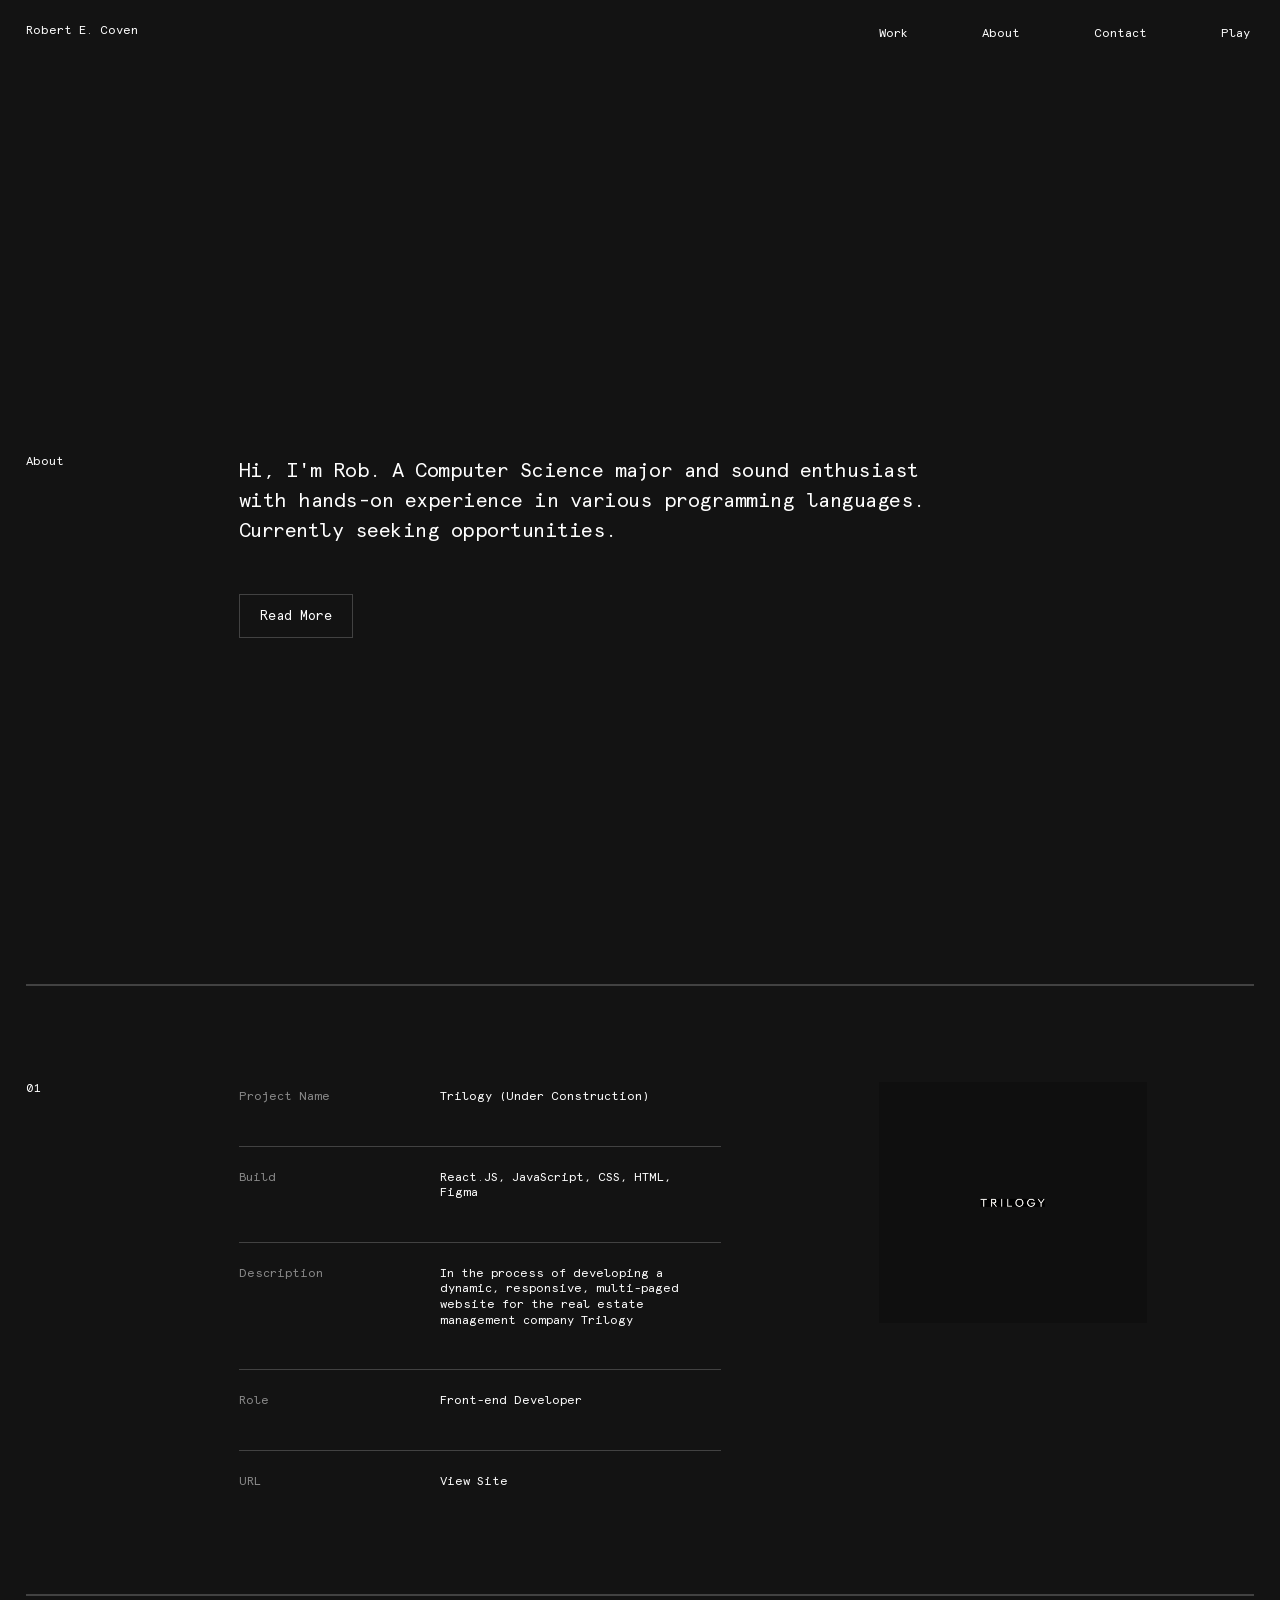
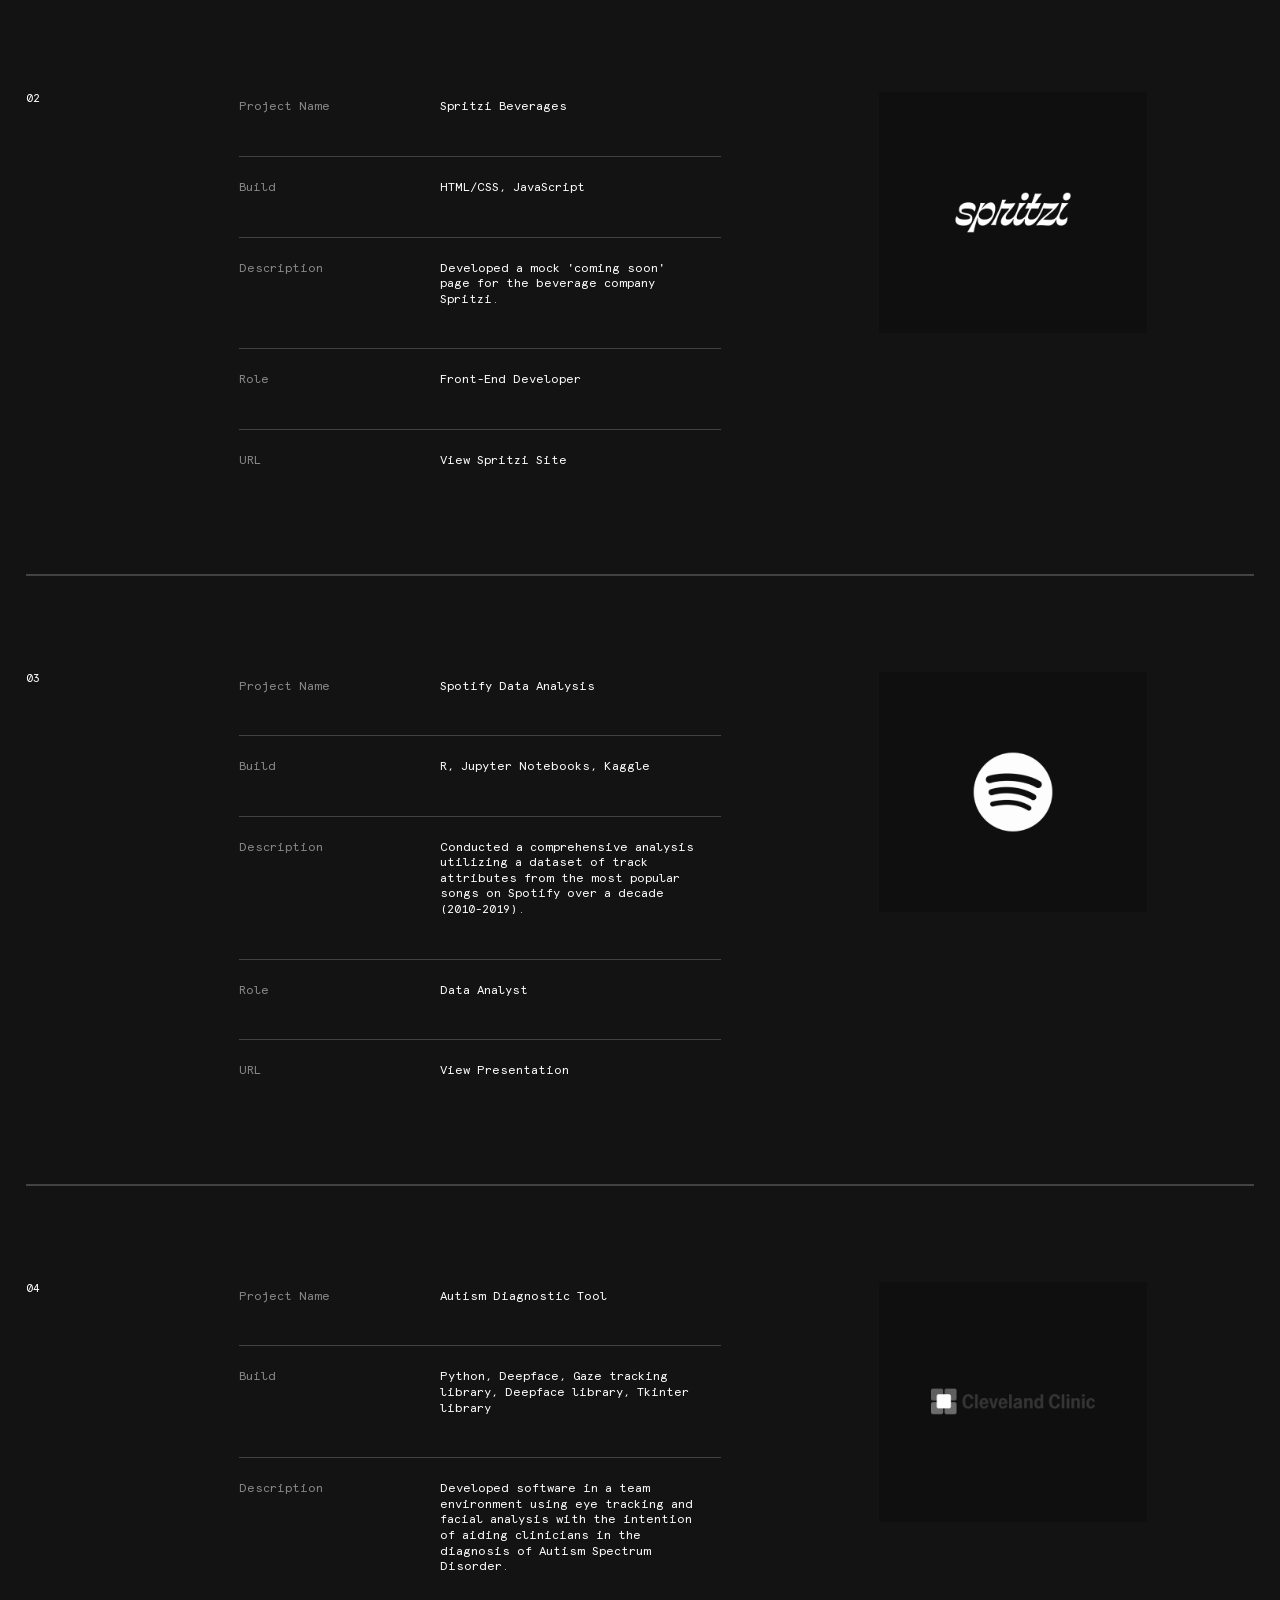
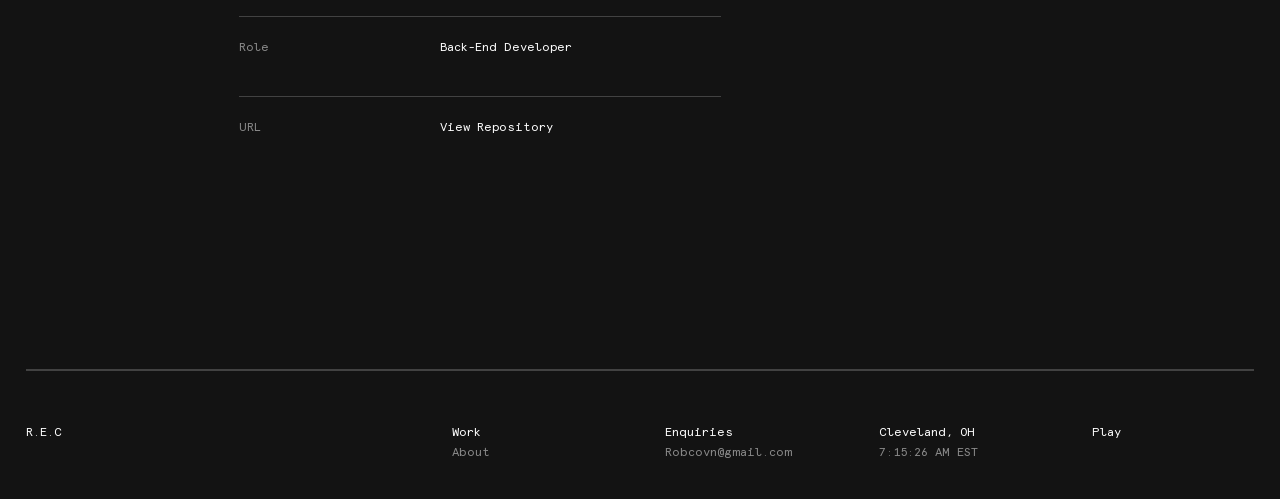
==== index.html @ 83ef2973 "Update index.html" ====
<!DOCTYPE html>
<html lang="en">
  <head>
    <meta charset="UTF-8">
    <meta name="viewport" content="width=device-width, initial-scale=1.0">
    <meta http-equiv="X-UA-Compatible" content="ie=edge">
    <title>Robert Coven</title>
    <link rel="stylesheet" href="./simple-grid.css">
    <link rel="stylesheet" href="./style.css">
    <link rel="icon" href="./favicon.ico" type="image/x-icon">
  </head>
  <body>
        <div class="container">
            <div class="nav row">
                <div class="col-8 h-name">
                    <a class="nav-items" href="./index.html">Robert E. Coven</a>
                </div>

                <div class="col-9-12 flex-nav">
                    <div><a class="nav-links" href="index.html#work-section">Work</a></div>
                    <div><a class="nav-links" href="about.html">About</a></div>
                    <div><a class="nav-links" href="mailto:Robcovn@gmail.com">Contact</a></div>
                    <div><a class="nav-links" href="play.html">Play</a></div>
                </div>
                <div class="ham-menu">
                    <span class="bar"></span>
                    <span class="bar"></span>
                </div>
            </div>

            <div class="mobile-menu">
                <div class="ham-display">
                    <div class="ham-links">
                        <a class="nav-links mobile-hc" href="index.html#work-section">Work</a>
                        <a class="nav-links mobile-hc" href="about.html">About</a>
                        <a class="nav-links mobile-hc" href="mailto:Robcovn@gmail.com">Contact</a>
                        <a class="nav-links mobile-hc" href="play.html">Play</a>
                    </div>


                </div>

                <div class="ham-footer">
                    <div class="container-left">
                        <a class="mobile-label mobile-hc" href="index.html">R.E.C</a>
                    </div>
                    <div class="container-right">
                        <span class="mobile-label">Enquiries</span>
                        <a class="label-text opac-5" href="mailto:Robcovn@gmail.com">Robcovn@gmail.com</a> 
                    </div>
                </div>
            </div>
            <div class="about row">
                <div class="col-2">
                    <span class="label-text">About</span>
                </div>
                <div class="col-10">
                    <p class="about-text">Hi, I'm Rob. A Computer Science major and sound enthusiast with hands-on experience in various programming languages. Currently seeking opportunities.</p>
                    <a href="about.html"><button class="rm-btn">Read More</button></a>
                </div>
            </div>
            <div class="row">
                <div class="col-12">
                    <hr class="divider" id="work-section">
                </div>
            </div>
            <div class="project row">
                <div class="col-2">
                    <span class="label-text">01</span>
                </div>
                <div class="col-5">
                    <div class="row project-section">
                        <div class="col-5 opac-5">Project Name</div>
                        <div class="col-7 p-name">Trilogy (Under Construction)</div>
                    </div>
                    <div class="row project-section">
                        <div class="col-5 opac-5">Build</div>
                        <div class="col-7 p-name">React.JS, JavaScript, CSS, HTML, Figma</div>
                    </div>
                    <div class="row project-section">
                        <div class="col-5 opac-5">Description</div>
                        <div class="col-7 p-name">In the process of developing a dynamic, responsive, multi-paged website for the real estate management company Trilogy</div>
                    </div>
                    <div class="row project-section">
                        <div class="col-5 opac-5">Role</div>
                        <div class="col-7 p-name">Front-end Developer</div>
                    </div>
                    <div class="row project-section">
                        <div class="col-5 opac-5">URL</div>
                        <div class="col-7 p-name"><a class="label-text" href="https://robcvn.github.io/Trilogy/">View Site</a></div>
                    </div>
                </div>
                <div class="col-1"></div>
                <div class="col-3">
                    <img class="project-img" src="./trilogy-project-img.png" alt="trilogy image">
                </div>
            </div>
            <div class="row">
                <div class="col-12">
                    <hr class="divider">
                </div>
            </div>
            <div class="project row">
                <div class="col-2">
                    <span class="label-text">02</span>
                </div>
                <div class="col-5">
                    <div class="row project-section">
                        <div class="col-5 opac-5">Project Name</div>
                        <div class="col-7 p-name">Spritzi Beverages</div>
                    </div>
                    <div class="row project-section">
                        <div class="col-5 opac-5">Build</div>
                        <div class="col-7 p-name">HTML/CSS, JavaScript</div>
                    </div>
                    <div class="row project-section">
                        <div class="col-5 opac-5">Description</div>
                        <div class="col-7 p-name">Developed a mock 'coming soon' page for the beverage company Spritzi.</div>
                    </div>
                    <div class="row project-section">
                        <div class="col-5 opac-5">Role</div>
                        <div class="col-7 p-name">Front-End Developer</div>
                    </div>
                    <div class="row project-section">
                        <div class="col-5 opac-5">URL</div>
                        <div class="col-7 p-name"><a class ="label-text" href="./spritzi/index.html">View Spritzi Site</a></div>
                    </div>
                </div>
                <div class="col-1"></div>
                <div class="col-3">
                    <img class="project-img" src="./Spritzi.png" alt="spritzi image">
                </div>
            </div>
            <div class="row">
                <div class="col-12">
                    <hr class="divider">
                </div>
            </div>
            <div class="project row">
                <div class="col-2">
                    <span class="label-text">03</span>
                </div>
                <div class="col-5">
                    <div class="row project-section">
                        <div class="col-5 opac-5">Project Name</div>
                        <div class="col-7 p-name">Spotify Data Analysis</div>
                    </div>
                    <div class="row project-section">
                        <div class="col-5 opac-5">Build</div>
                        <div class="col-7 p-name">R, Jupyter Notebooks, Kaggle</div>
                    </div>
                    <div class="row project-section">
                        <div class="col-5 opac-5">Description</div>
                        <div class="col-7 p-name">Conducted a comprehensive analysis utilizing a dataset of track attributes from the most popular songs on Spotify over a decade (2010-2019).</div>
                    </div>
                    <div class="row project-section">
                        <div class="col-5 opac-5">Role</div>
                        <div class="col-7 p-name">Data Analyst</div>
                    </div>
                    <div class="row project-section">
                        <div class="col-5 opac-5">URL</div>
                        <div class="col-7 p-name"><a class="label-text" href="./data-analysis-presentation.pdf">View Presentation</a></div>
                    </div>
                </div>
                <div class="col-1"></div>
                <div class="col-3">
                    <img class="project-img" src="./Spotify.png" alt="Spotify image">
                </div>
            </div>
            <div class="row">
                <div class="col-12">
                    <hr class="divider">
                </div>
            </div>
            <div class="project row last-project">
                <div class="col-2">
                    <span class="label-text">04</span>
                </div>
                <div class="col-5">
                    <div class="row project-section">
                        <div class="col-5 opac-5">Project Name</div>
                        <div class="col-7 p-name">Autism Diagnostic Tool</div>
                    </div>
                    <div class="row project-section">
                        <div class="col-5 opac-5">Build</div>
                        <div class="col-7 p-name">Python, Deepface, Gaze tracking library, Deepface library, Tkinter library</div>
                    </div>
                    <div class="row project-section">
                        <div class="col-5 opac-5">Description</div>
                        <div class="col-7 p-name">Developed software in a team environment using eye tracking and facial analysis with the intention of aiding clinicians in the diagnosis of Autism Spectrum Disorder.</div>
                    </div>
                    <div class="row project-section">
                        <div class="col-5 opac-5">Role</div>
                        <div class="col-7 p-name">Back-End Developer</div>
                    </div>
                    <div class="row project-section">
                        <div class="col-5 opac-5">URL</div>
                        <div class="col-7 p-name"><a class="label-text" href="https://github.com/Robcvn/Capstone-Project">View Repository</a></div>
                    </div>
                </div>
                <div class="col-1"></div>
                <div class="col-3">
                    <img class="project-img" src="./Clinic.png" alt="cle clinic image">
                </div>
            </div>
            <div class="row">
                <div class="col-12">
                    <hr class="footer-divider">
                </div>
            </div>
            <div class="row mobile-name">
                <div class="col-12">
                    <a class="label-text" href="index.html">R.E.C</a>
                </div>
            </div>
            <div class="row footer-links">
                <div class="col-6">
                    <a class="label-text" href="index.html#work-section">Work</a>
                    <a class="label-text opac-5" href="about.html">About</a>  
                </div>
                <div class="col-6">
                    <span class="label-text">Enquiries</span>
                    <a class="label-text opac-5" href="mailto:Robcovn@gmail.com">Robcovn@gmail.com</a>
                </div>
            </div>
            <div class="row footer">
                <div class="col-4">
                    <a class="label-text footer-name" href="index.html">R.E.C</a>
                </div>
                <div class="col-2">
                    <a class="f-label" href="index.html#work-section">Work</a>
                    <a class="label-text opac-5" href="about.html">About</a>
                </div>
                <div class="col-2">
                    <span class="f-label">Enquiries</span>
                    <a class="label-text opac-5" href="mailto:Robcovn@gmail.com">Robcovn@gmail.com</a>
                </div>
                <div class="col-2">
                    <span class="f-label">Cleveland, OH</span>
                    <span class="label-text opac-5" id="live-time">Add Time</span>
                </div>
                <div class="col-2">
                    <a class="label-text" href="play.html">Play</a>
                </div>

            </div>           
        </div> 
        <!-- Container End -->

	<script src="index.js"></script>
  </body>
</html>
---- simple-grid.css ----
/**
*** SIMPLE GRID
*** (C) ZACH COLE 2016
**/

@import url(https://fonts.googleapis.com/css?family=Lato:400,300,300italic,400italic,700,700italic);

/* UNIVERSAL */

html,
body {
  height: 100%;
  width: 100%;
  margin: 0;
  padding: 0;
  left: 0;
  top: 0;
  font-size: 100%;
}

/* ROOT FONT STYLES */


/* TYPOGRAPHY */

h1 {
  font-size: 2.5rem;
}

h2 {
  font-size: 2rem;
}

h3 {
  font-size: 1.375rem;
}

h4 {
  font-size: 1.125rem;
}

h5 {
  font-size: 1rem;
}

h6 {
  font-size: 0.875rem;
}

p {
  font-size: 1.125rem;
  font-weight: 200;
  line-height: 1.8;
}

.font-light {
  font-weight: 300;
}

.font-regular {
  font-weight: 400;
}

.font-heavy {
  font-weight: 700;
}

/* POSITIONING */

.left {
  text-align: left;
}

.right {
  text-align: right;
}

.center {
  text-align: center;
  margin-left: auto;
  margin-right: auto;
}

.justify {
  text-align: justify;
}

/* ==== GRID SYSTEM ==== */

.container {
  width: 100%;
  margin-top: 16px;
}

.row {
  position: relative;
  width: 100%;
}

.row [class^="col"] {
  float: left;
  margin: 0.5rem 2%;
  min-height: 0.125rem;
}

.col-1,
.col-2,
.col-3,
.col-4,
.col-5,
.col-6,
.col-7,
.col-8,
.col-9,
.col-10,
.col-11,
.col-12 {
  width: 96%;
}

.col-1-sm {
  width: 4.33%;
}

.col-2-sm {
  width: 12.66%;
}

.col-3-sm {
  width: 21%;
}

.col-4-sm {
  width: 29.33%;
}

.col-5-sm {
  width: 37.66%;
}

.col-6-sm {
  width: 46%;
}

.col-7-sm {
  width: 54.33%;
}

.col-8-sm {
  width: 62.66%;
}

.col-9-sm {
  width: 71%;
}

.col-10-sm {
  width: 79.33%;
}

.col-11-sm {
  width: 87.66%;
}

.col-12-sm {
  width: 96%;
}

.row::after {
	content: "";
	display: table;
	clear: both;
}

.hidden-sm {
  display: none;
}

@media only screen and (min-width: 33.75em) {  /* 540px */
  .container {
    width: 80%;
  }
}

@media only screen and (min-width: 50em) {  /* 800px */
  .col-1 {
    width: 4.33%;
  }

  .col-2 {
    width: 12.66%;
  }

  .col-3 {
    width: 21%;
  }

  .col-4 {
    width: 29.33%;
  }

  .col-5 {
    width: 37.66%;
  }

  .col-6 {
    width: 46%;
  }

  .col-7 {
    width: 54.33%;
  }

  .col-8 {
    width: 62.66%;
  }

  .col-9 {
    width: 71%;
  }

  .col-10 {
    width: 79.33%;
  }

  .col-11 {
    width: 87.66%;
  }

  .col-12 {
    width: 96%;
  }

  .hidden-sm {
    display: block;
  }
}

@media only screen and (min-width: 60em) { /* 960px */
  .container {
    width: 100%;
  }
}
---- style.css ----
html, body, div, span, applet, object, iframe,
h1, h2, h3, h4, h5, h6, p, blockquote, pre,
a, abbr, acronym, address, big, cite, code,
del, dfn, em, img, ins, kbd, q, s, samp,
small, strike, strong, sub, sup, tt, var,
b, u, i, center,
dl, dt, dd, ol, ul, li,
fieldset, form, label, legend,
table, caption, tbody, tfoot, thead, tr, th, td,
article, aside, canvas, details, embed, 
figure, figcaption, footer, header, hgroup, 
menu, nav, output, ruby, section, summary,
time, mark, audio, video {
	margin: 0;
	padding: 0;
	border: 0;
	font-size: 100%;
	font: inherit;
	vertical-align: baseline;
}
/* HTML5 display-role reset for older browsers */
article, aside, details, figcaption, figure, 
footer, header, hgroup, menu, nav, section {
	display: block;
}
body {
	line-height: 1;
}
ol, ul {
	list-style: none;
}
blockquote, q {
	quotes: none;
}
blockquote:before, blockquote:after,
q:before, q:after {
	content: '';
	content: none;
}
table {
	border-collapse: collapse;
	border-spacing: 0;
}

/*End of Reset*/

@font-face {
    font-family: "ApercuMonoProRegular";
    src: url(ApercuMonoProRegular.ttf);
  }


body {
    background-color: #131313;
}


.nav {
    width: 100%;
}

a {
    text-decoration: none;
}

a:visited {
    color: #FFFF;
}

li {
    list-style-type: none;
}

.nav-items {
    font-family: "ApercuMonoProRegular";
    color: #FFFF;
}

.nav-links {
    font-family: "ApercuMonoProRegular";
    color: #FFFF;
    font-size: 12px;
}

.h-name {
    font-size: 12px;
}

.label-text {
    font-family: "ApercuMonoProRegular";
    color: #FFFF;
    font-size: 12px;
    display: block;
}

.footer-links .label-text {
    margin-bottom: 8px;
}

.about {
    margin-top: 400px;
    margin-bottom: 250px;
}

.mpc-about {
    margin-top: 400px;
    margin-bottom: 80px;
}

.about-text {
    font-family: "ApercuMonoProRegular";
    color: #FFFF;
    font-size: 20px;
    max-width: 688px;
    line-height: 150%;
    margin-bottom: 48px;
    letter-spacing: -0.5px;
}




.rm-btn {
    background-color: #131313;
    border: 1px solid rgb(255,255,255,0.2);
    font-family: "ApercuMonoProRegular";
    color: #FFFF;
    padding: 14px 20px;
    
}

.rm-btn:hover {
    background: limegreen;
    color: #131313;
    transition: all 0.3s ease;
    cursor: pointer;
}

a:hover {
    color: limegreen;
    transition: all 0.3s ease;
    cursor: pointer;
}

.divider {
    margin: 80px 0px;
    border: 1px solid rgb(255,255,255,0.2);
}

.section-label {
    font-family: "ApercuMonoProRegular";
    color: rgb(255,255,255,0.5);
}

.project.row {
    font-family: "ApercuMonoProRegular";
    color: #FFFF;
    font-size: 12px;
    line-height: 130%;

}


.last-project {
    margin-bottom: 200px;
}
.opac-5 {
    opacity: .5;

}

.project-section:not(:last-child) {
    border-bottom: 1px solid rgb(255,255,255,0.2);
    padding-bottom: 32px;
}

.project-section:not(:first-child) {
    padding-top: 16px;
}

.project-section .col-5 {
    margin-left: 0;
}



.project-img {
    width: 100%;
}


.footer-divider {
    border: 1px solid rgb(255,255,255,0.2);
}

.footer {
    padding-bottom: 32px;
    padding-top: 32px;
}

.flex-nav {
    display: flex;
    justify-content: space-between;
    width: 29%;
    max-width: 600px;
}

.ham-menu {
    display: none;
}

.ham-display {
    display: flex;
    flex-direction: column;
    align-items: center;
    justify-content: center;
    flex-grow: 11;
    background-color: #131313;
    width: 100%;
    z-index: 1;
}

body.nav-open .ham-display {
    top: 0;
    transition: all 3s ease-in-out;
}

.bar {
    display: block;
    width: 30px;
    height: 1.5px;
    margin: 11px auto;
    border-radius: 50px;
    -webkit-transition: all 0.3s ease-in-out;
    transition: all 0.3s ease-in-out;
    background-color: #ffff;
}


body.nav-open {
    overflow-y: hidden;
}

.mobile-name {
    display: none;
}

.footer-links {
    display: none;
}

.f-label {
    font-family: "ApercuMonoProRegular";
    color: #FFFF;
    font-size: 12px;
    display: block;
    padding-bottom: 8px;
}

.ham-footer {
    display: flex;
    flex-direction: row;
    border-top: 1px solid rgb(255,255,255,0.2);
    margin: 32px 16px;
}

.mobile-menu {
    position: fixed;
    top: -100vh;
    z-index: 100;
    display: flex;
    justify-content: space-between;
    flex-direction: column;
    width: 100%;
    height: 100vh;
    background-color: #131313;
    transition: all 0.5s ease-in-out;
    max-width: 100vw;
}

.mobile-label {
    font-family: "ApercuMonoProRegular";
    color: #FFFF;
    font-size: 12px;
    padding-bottom: 8px;
}

.container-left {
    padding-top: 32px;
    width: 50%;
}

.container-right {
    display: flex;
    padding-top: 32px;
    flex-direction: column;
    width: 50%;
}

.mpc-container {
    display: flex;
    flex-direction: row;
    border: 1px solid rgb(255,255,255,0.2);
}

.mpc-display {
    border: 1px solid rgb(255,255,255,0.2);
    padding-bottom: 106px;
    margin: 16px 0px 0px 16px;
    display: flex;
    flex-direction: row;
    justify-content: space-between;
    padding: 10px;
    height: 16%;
}

.mpc-left {
    display: flex;
    flex-direction: column;
    width: 34%;

}

.mpc-leftcontent {
    display: flex;
    flex-direction: column;
    justify-content: space-between;
    align-items: center;
    height: 100%;
    padding: 13% 0;
}

.mpc-speaker {
    width: 50%;
}

.mpc-logo {
    width: 54%;
}

.mpc-right {
    display: flex;
    flex-flow: row wrap;
    width: 66%;
    margin: 8px;
}


.pad {
    border: 1px solid rgb(255,255,255,0.2);
    flex: 1 0 21%;
    width: 50%;
    margin: 8px;
}

.pad:after {
    content: "";
    display: block;
    padding-bottom: 100%;
}

.pad:hover {
    background-color: rgb(255,255,255,0.2);
    transition: all 0.3s ease;
    cursor: pointer;
}

.pad:focus {
    background-color: rgb(0, 255, 0, 0.2);
    transition: all 0.3s ease;
    cursor: pointer;
}

.mpc-slider {
    display: flex;
    align-items: center;
    flex-direction: row;
    justify-content: center;
    width: 100%;
    position: relative;
}

.mpc-slider .label-text:first-child {
    padding: 0px 16px;
}

.mpc-divider {
    align-items: center;
    position: relative;
    border-top: 1px solid rgb(255,255,255, 0.2);
    width: 100%;
    margin: 6px 0px;
    height: 0;
}

.mpc-fader-text {
    font-family: "ApercuMonoProRegular";
    color: #FFFF;
    font-size: 12px;
    display: block;
    padding: 0px 16px;
    
}

.mpc-fader {
    -webkit-appearance: none;
    width: 100%;
    margin: 0;
    background: transparent;
    position: absolute;
    top: 50%; 
    transform: translateY(-50%);
}

.mpc-fader::-webkit-slider-thumb {
    -webkit-appearance: none;
    appearance: none;
    width: 16px;
    height: 40px;
    background: #131313;
    cursor: pointer;
    border: 1px solid rgb(255,255,255,0.2);
    
}

.mpc-fader::-moz-range-thumb {
    width: 16px;
    height: 40px;
    background: #131313;
    cursor: pointer;
    border: 1px solid rgb(255,255,255,0.2);
    margin: 6px 16px;
}

.mpc-row {
    margin-bottom: 200px;
}

.mpc-display .label-text {
    max-width: 80%;
    overflow-x: hidden;
}
/*  ---------ABOUT PAGE---------- */
.rob-img {
    width: 100%;
    position: relative;
    opacity: 0;
    z-index: 2;
    transition: all 0.3s ease-in-out;
}

.rob-img:hover {
    opacity: 1;
}

.content-spacer {
    height: 120px;
}

.skill-label {
    font-family: "ApercuMonoProRegular";
    color: #FFFF;
    font-size: 12px;
    display: block;
    margin-bottom: 8px;
}

.gpa-wrapper {
    margin: 16px 0px;
}

.about-section {
    line-height: 130%;
}

.mobile-img {
    position: absolute;
    top: 0;
    left: 0;
    width: 100%;
}

.about-img-wrapper {
    position: relative;
}





/*set height of mobile-menu to 100% - (height of nav + footer)
  center the content


/* @media screen and (max-width:900px) {
    .p-name {
        margin-left: 0 !important;
    }

    .ham-menu.active .bar:nth-child(1) {
        transform: translateY(6px) rotate(45deg);
    }
    
    .ham-menu.active .bar:nth-child(2) {
        transform: translateY(-7px) rotate(-45deg);
    }

    .flex-nav {
        display: flex;
        justify-content: space-between;
        width: 35%;
        max-width: 490px;
    }

    .nav-row, .col-9-12 {
        display: none;
    }

    .ham-display.active {
        display: flex;
        flex-direction: column;
        align-content: center;
        background-color: #131313;
        width: 100%;
    }

    .nav-links {
        font-size: 30px;
        padding: 16px 0;
    }

    .footer {
        display: none;
    }

    .footer-name {
        display: block;
    }

    .footer-links {
        display: block;
    }

    .footer-links .col-6 {
        width: 46%;
    }

    

} */

@media screen and (max-width: 800px) {
    .p-name {
        margin-left: 0 !important;
    }

    .h-name {
        z-index: 1000;
        position: relative;
    }

    .nav-row, .col-9-12 {
        display: none;
    }

    .nav.row {
        position: static !important;
    }

    .ham-menu {
        display: block;
        position: absolute;
        right: 16px;
        cursor: pointer;
        z-index: 1000;
        top: 16px;
    }

    .mobile-menu.active {

    }

    .nav-open .mobile-menu 
    {
        top: 0;
    }

    .ham-display.active {
        
    }

    .ham-links {
        display: flex;
        flex-direction: column;
        justify-content: center;
    }

    .ham-footer.active {

    }

    .ham-menu.active .bar:nth-child(1) {
        transform: translateY(6px) rotate(45deg);
    }
    
    .ham-menu.active .bar:nth-child(2) {
        transform: translateY(-6px) rotate(-45deg);
    }

    .nav-links {
        font-size: 12px;
        padding: 16px 0;
    }

    .flex-nav {
        display: flex;
        justify-content: space-between;
        width: 35%;
        max-width: 490px;
    }

    .nav-row, .col-9-12 {
        display: none;
    }

    .nav-links {
        font-size: 30px;
        padding: 16px 0;
    }

    .footer {
        display: none;
    }

    .mobile-name {
        display: block;
        padding-bottom: 32px;
    }

    .footer-links {
        display: block;
    }


    .footer-links .col-6 {
        width: 46%;
    }

    .p-desktop {
        display: none;
    }

    .m-pad {
        border: 1px solid rgb(255, 255, 255, 0.2);
        flex: 1 0 23%;
        width: 50%;
        margin: 8px;
    }

    .pad-active {
        background-color: rgb(255,255,255,0.2);
        transition: all 0.3s ease;
        cursor: pointer;
    }    

    .mpc-container {
        flex-direction: column-reverse;
        align-items: center;
    }

    .mpc-leftcontent {
        flex-direction: column-reverse;
    }

    .mpc-right {
        display: flex;
        flex-flow: row wrap;
        width: 100%;
        margin: 8px;
        flex-grow: 1;
        padding: 0px 8px;
        box-sizing: border-box;
    }

    .mpc-left {
        width: 85%;
    }

    .mpc-display {
        display: none;
    }

    .mpc-speaker {
        display: none;
    }

    .mpc-logo {
        padding-top: 70px;
        width: 65%;
    }

    .mpc-slider {
        margin-top: 40px;
    }

    .mpc-fader {
    }

    .about-mobile {
        margin-top: 228px;
        margin-bottom: 250px;
        display: flex;
        flex-direction: column;
    }

    .rob-img {
        width: 100%;
        opacity: 0.1;
        position: relative;
    }
    .mobile-img {
        display: block;
        width: 100%;
    }

    .about-img-wrapper {
        margin-bottom: 80px !important;
    }
    
}

@media only screen and (min-width: 33.75em){
    .container {
        width: 100%;
    }
}
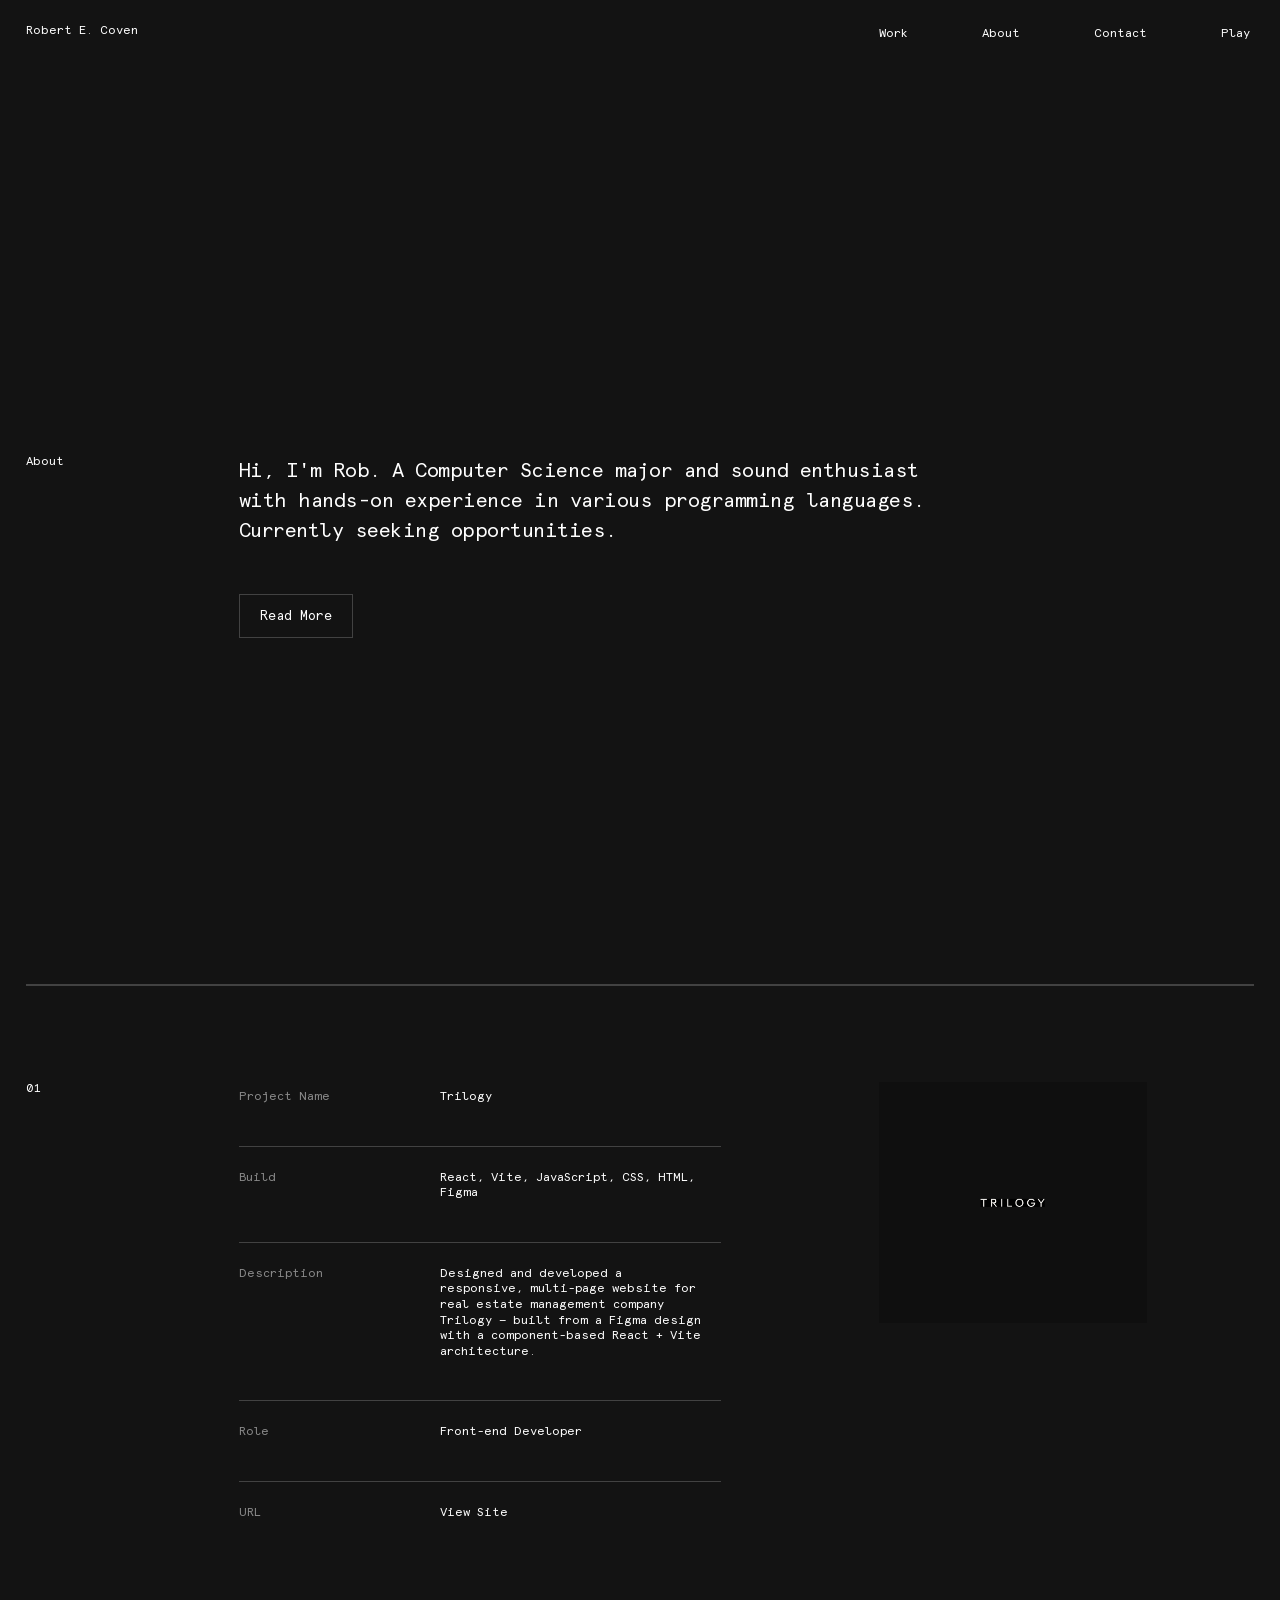
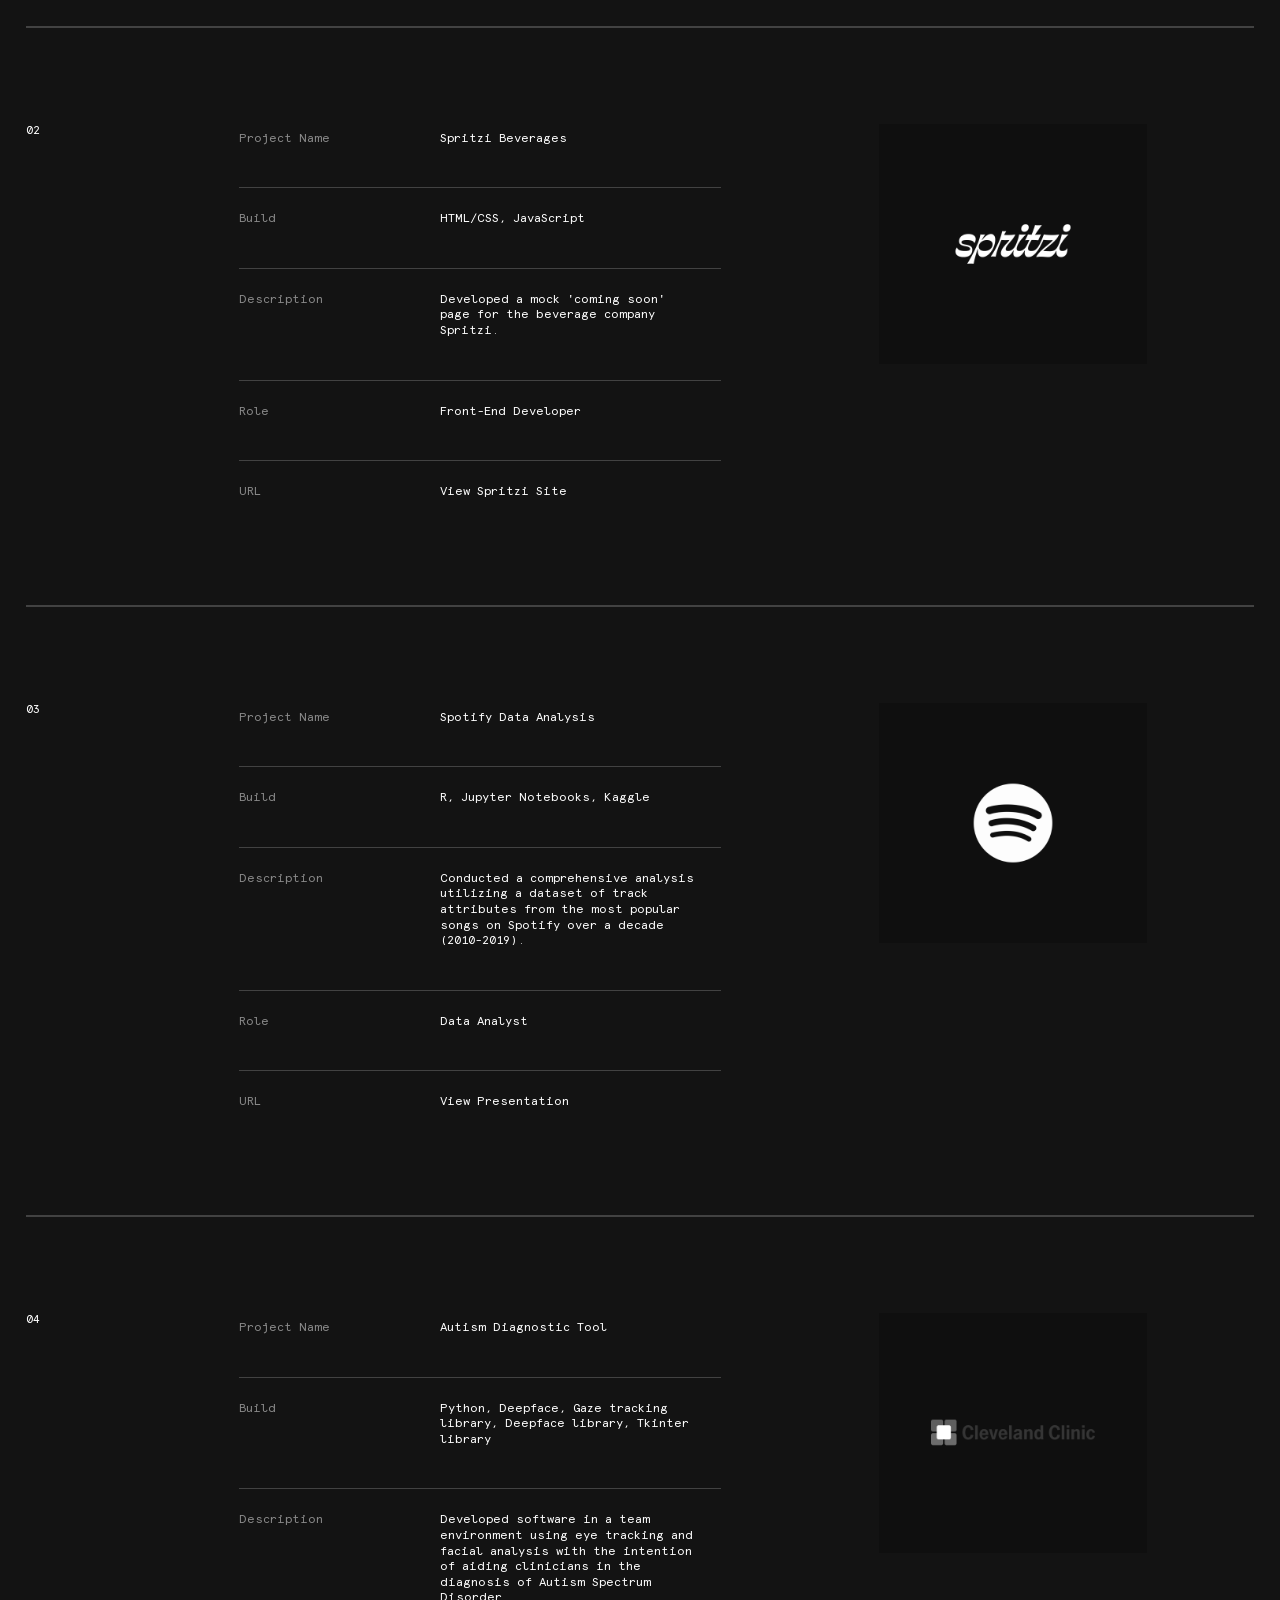
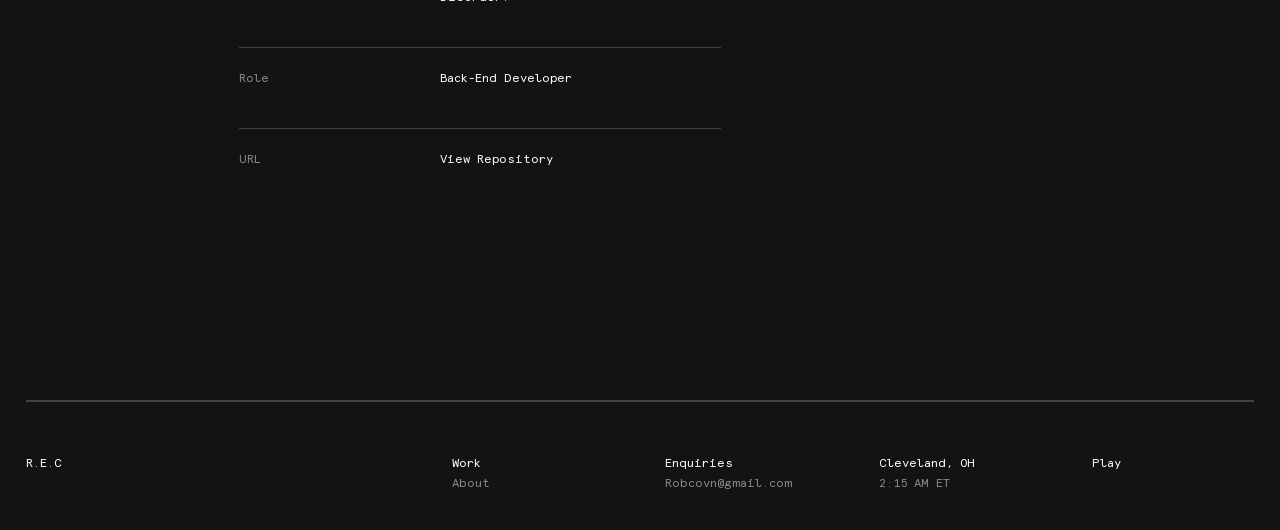
==== commit cad6aec4: "Mark Trilogy complete, add live footer clock, remove placeholders Co-Authored-By: Claude Fable 5 <no" ====
--- a/index.html
+++ b/index.html
@@ -71,15 +71,15 @@
                 <div class="col-5">
                     <div class="row project-section">
                         <div class="col-5 opac-5">Project Name</div>
-                        <div class="col-7 p-name">Trilogy (Under Construction)</div>
-                    </div>
-                    <div class="row project-section">
-                        <div class="col-5 opac-5">Build</div>
-                        <div class="col-7 p-name">React.JS, JavaScript, CSS, HTML, Figma</div>
-                    </div>
-                    <div class="row project-section">
-                        <div class="col-5 opac-5">Description</div>
-                        <div class="col-7 p-name">In the process of developing a dynamic, responsive, multi-paged website for the real estate management company Trilogy</div>
+                        <div class="col-7 p-name">Trilogy</div>
+                    </div>
+                    <div class="row project-section">
+                        <div class="col-5 opac-5">Build</div>
+                        <div class="col-7 p-name">React, Vite, JavaScript, CSS, HTML, Figma</div>
+                    </div>
+                    <div class="row project-section">
+                        <div class="col-5 opac-5">Description</div>
+                        <div class="col-7 p-name">Designed and developed a responsive, multi-page website for real estate management company Trilogy — built from a Figma design with a component-based React + Vite architecture.</div>
                     </div>
                     <div class="row project-section">
                         <div class="col-5 opac-5">Role</div>
@@ -237,7 +237,7 @@
                 </div>
                 <div class="col-2">
                     <span class="f-label">Cleveland, OH</span>
-                    <span class="label-text opac-5" id="live-time">Add Time</span>
+                    <span class="label-text opac-5" id="live-time"></span>
                 </div>
                 <div class="col-2">
                     <a class="label-text" href="play.html">Play</a>
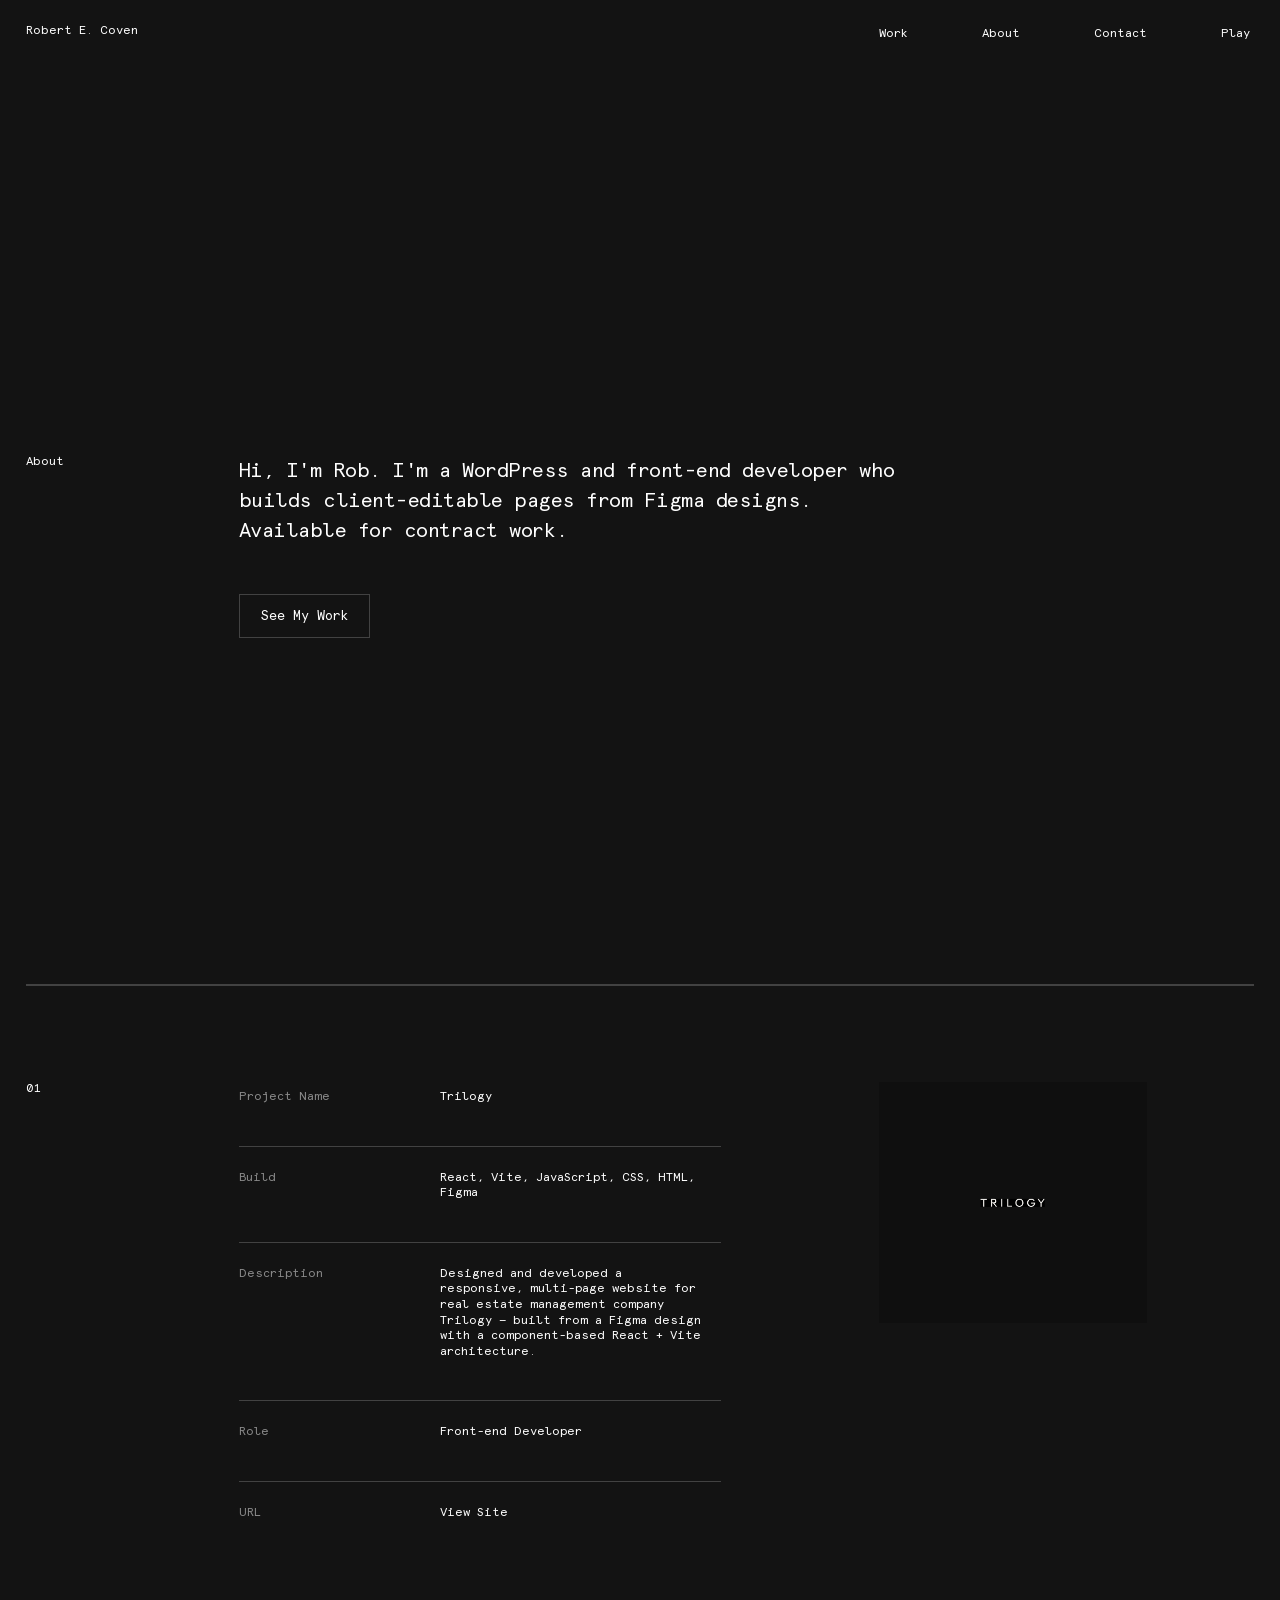
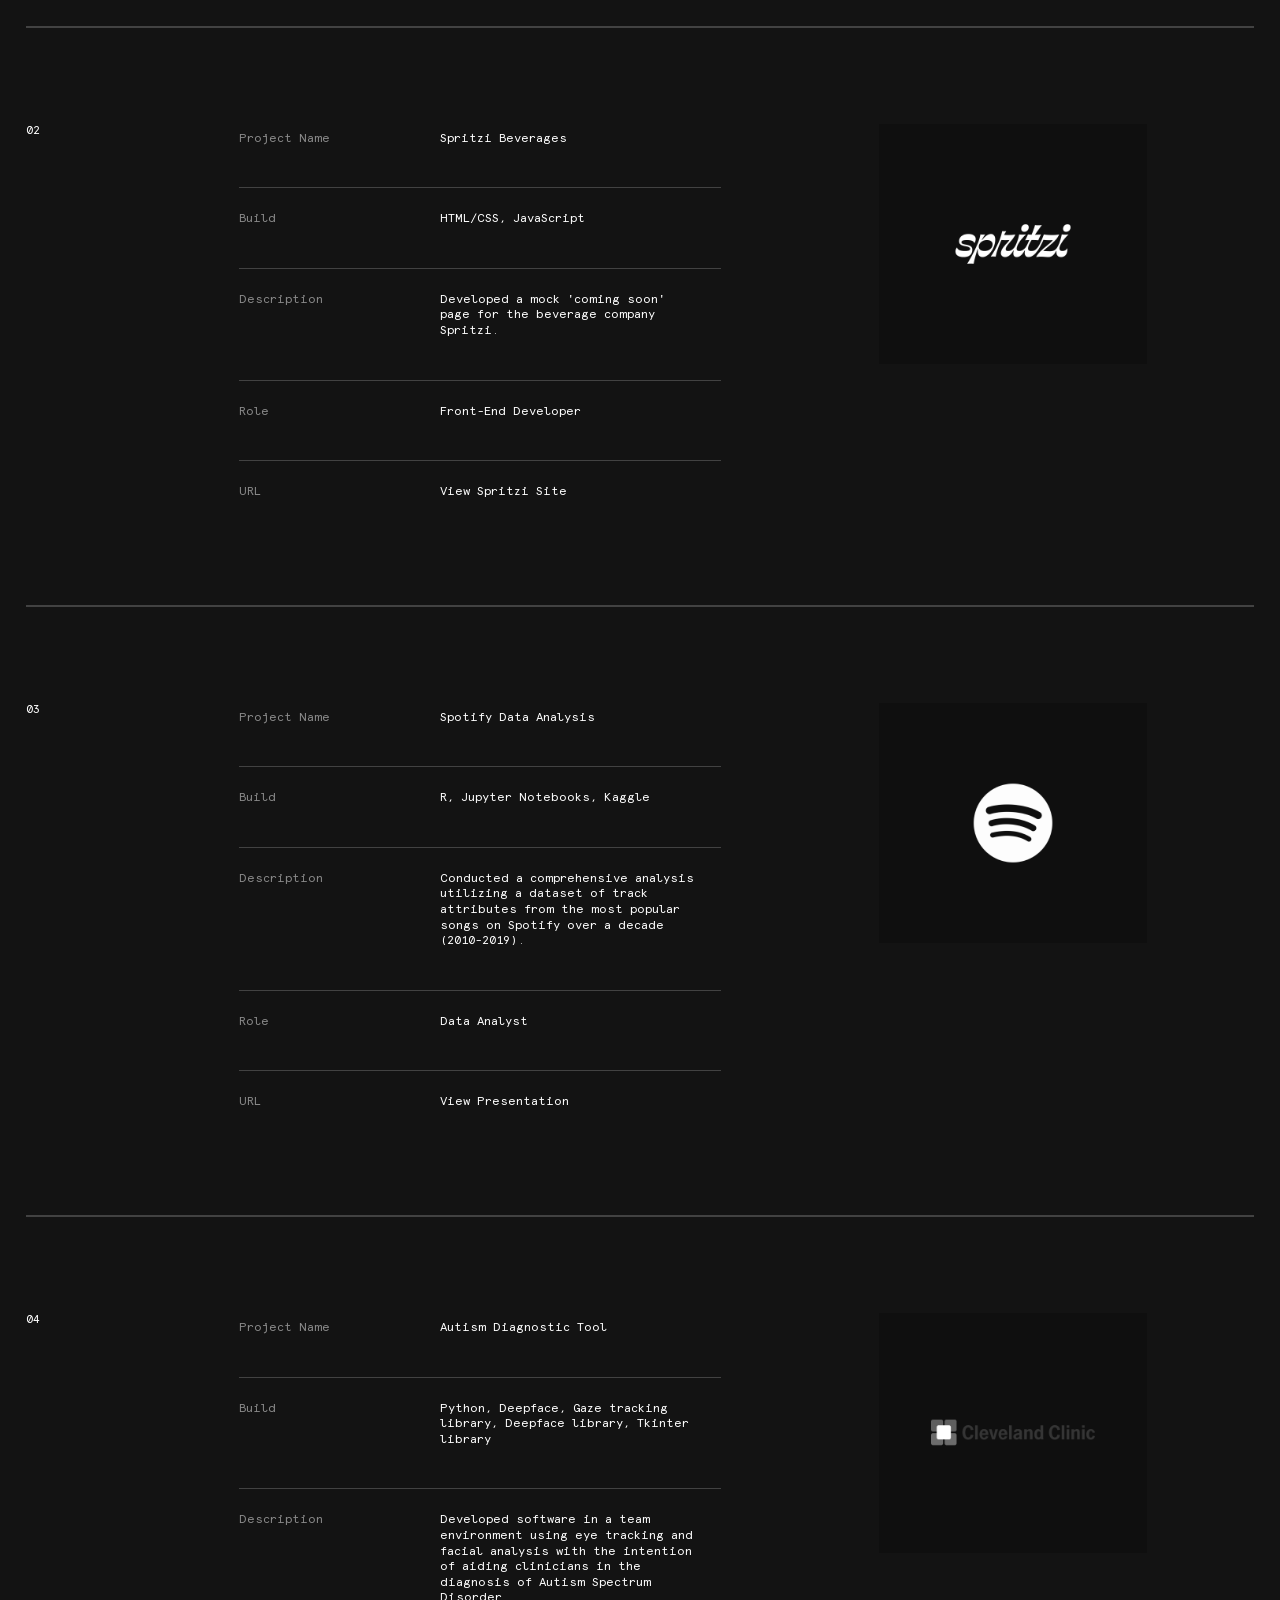
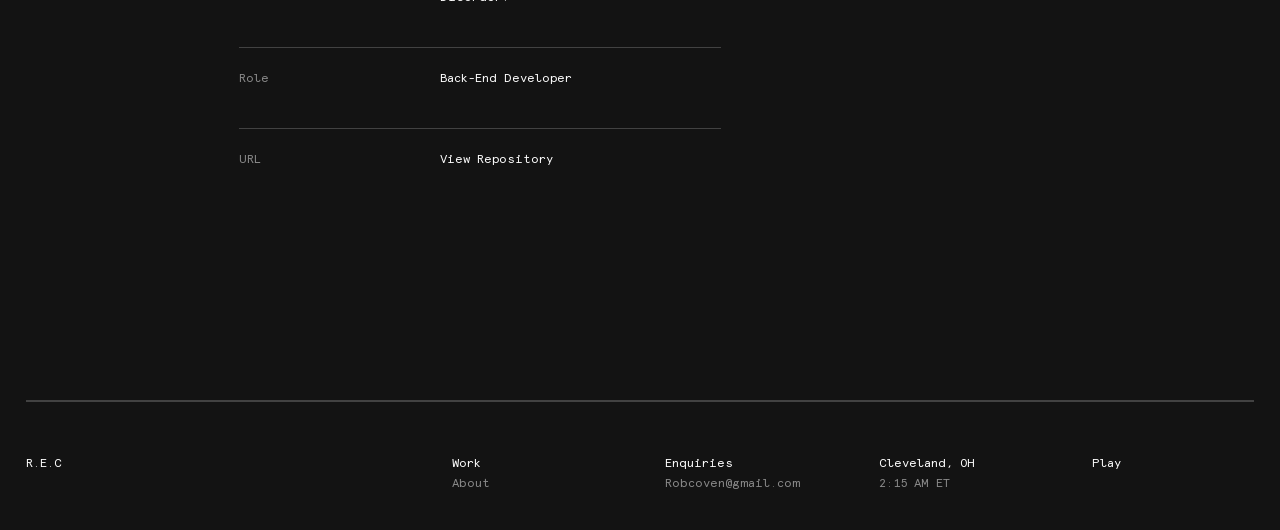
==== commit 25897bfc: "Update site copy for web dev work, fix contact email typo" ====
--- a/index.html
+++ b/index.html
@@ -4,7 +4,10 @@
     <meta charset="UTF-8">
     <meta name="viewport" content="width=device-width, initial-scale=1.0">
     <meta http-equiv="X-UA-Compatible" content="ie=edge">
-    <title>Robert Coven</title>
+    <title>Rob Coven | WordPress &amp; Front-End Developer</title>
+    <meta name="description" content="Rob Coven is a WordPress and front-end developer in Cleveland, OH who builds client-editable pages from Figma designs. Available for contract work.">
+    <meta property="og:title" content="Rob Coven | WordPress &amp; Front-End Developer">
+    <meta property="og:description" content="WordPress and front-end developer who builds client-editable pages from Figma designs. Available for contract work.">
     <link rel="stylesheet" href="./simple-grid.css">
     <link rel="stylesheet" href="./style.css">
     <link rel="icon" href="./favicon.ico" type="image/x-icon">
@@ -19,7 +22,7 @@
                 <div class="col-9-12 flex-nav">
                     <div><a class="nav-links" href="index.html#work-section">Work</a></div>
                     <div><a class="nav-links" href="about.html">About</a></div>
-                    <div><a class="nav-links" href="mailto:Robcovn@gmail.com">Contact</a></div>
+                    <div><a class="nav-links" href="mailto:Robcoven@gmail.com">Contact</a></div>
                     <div><a class="nav-links" href="play.html">Play</a></div>
                 </div>
                 <div class="ham-menu">
@@ -33,7 +36,7 @@
                     <div class="ham-links">
                         <a class="nav-links mobile-hc" href="index.html#work-section">Work</a>
                         <a class="nav-links mobile-hc" href="about.html">About</a>
-                        <a class="nav-links mobile-hc" href="mailto:Robcovn@gmail.com">Contact</a>
+                        <a class="nav-links mobile-hc" href="mailto:Robcoven@gmail.com">Contact</a>
                         <a class="nav-links mobile-hc" href="play.html">Play</a>
                     </div>
 
@@ -46,7 +49,7 @@
                     </div>
                     <div class="container-right">
                         <span class="mobile-label">Enquiries</span>
-                        <a class="label-text opac-5" href="mailto:Robcovn@gmail.com">Robcovn@gmail.com</a> 
+                        <a class="label-text opac-5" href="mailto:Robcoven@gmail.com">Robcoven@gmail.com</a> 
                     </div>
                 </div>
             </div>
@@ -55,8 +58,8 @@
                     <span class="label-text">About</span>
                 </div>
                 <div class="col-10">
-                    <p class="about-text">Hi, I'm Rob. A Computer Science major and sound enthusiast with hands-on experience in various programming languages. Currently seeking opportunities.</p>
-                    <a href="about.html"><button class="rm-btn">Read More</button></a>
+                    <p class="about-text">Hi, I'm Rob. I'm a WordPress and front-end developer who builds client-editable pages from Figma designs. Available for contract work.</p>
+                    <a href="#work-section"><button class="rm-btn">See My Work</button></a>
                 </div>
             </div>
             <div class="row">
@@ -220,7 +223,7 @@
                 </div>
                 <div class="col-6">
                     <span class="label-text">Enquiries</span>
-                    <a class="label-text opac-5" href="mailto:Robcovn@gmail.com">Robcovn@gmail.com</a>
+                    <a class="label-text opac-5" href="mailto:Robcoven@gmail.com">Robcoven@gmail.com</a>
                 </div>
             </div>
             <div class="row footer">
@@ -233,7 +236,7 @@
                 </div>
                 <div class="col-2">
                     <span class="f-label">Enquiries</span>
-                    <a class="label-text opac-5" href="mailto:Robcovn@gmail.com">Robcovn@gmail.com</a>
+                    <a class="label-text opac-5" href="mailto:Robcoven@gmail.com">Robcoven@gmail.com</a>
                 </div>
                 <div class="col-2">
                     <span class="f-label">Cleveland, OH</span>
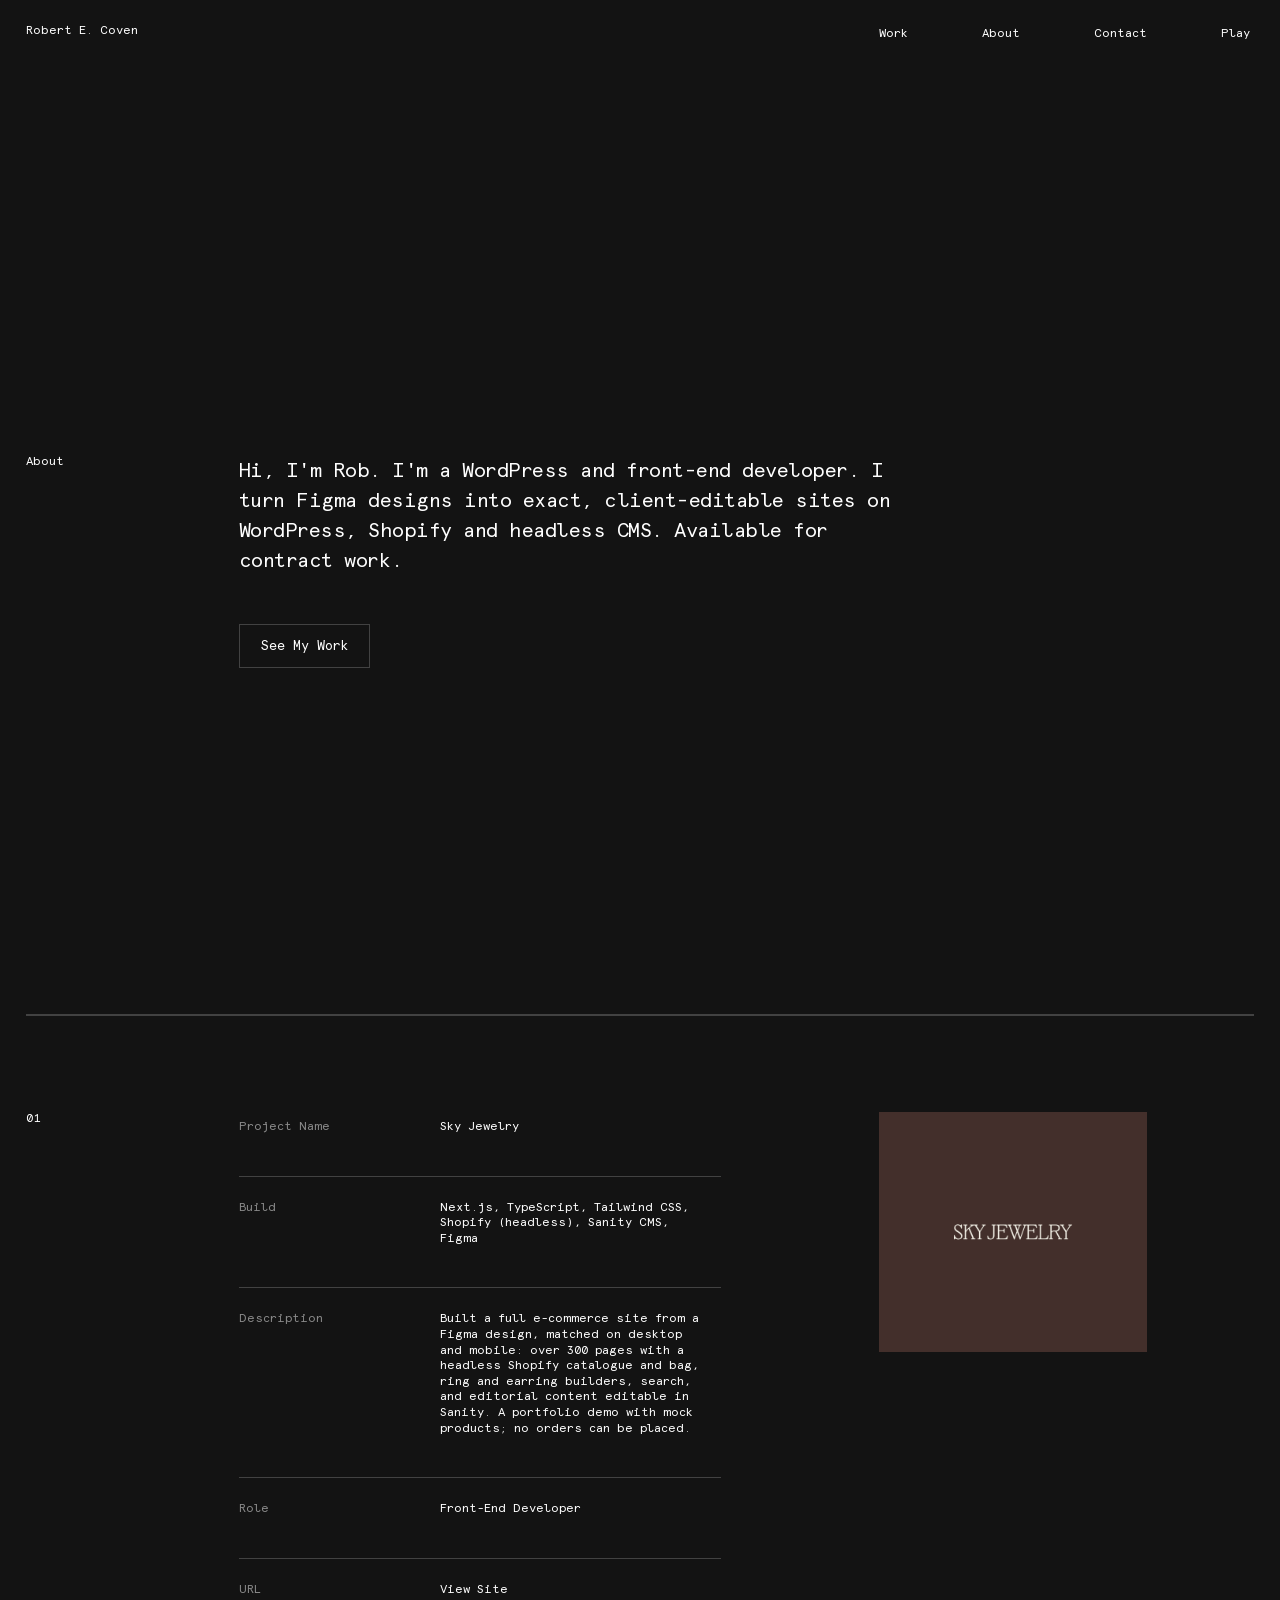
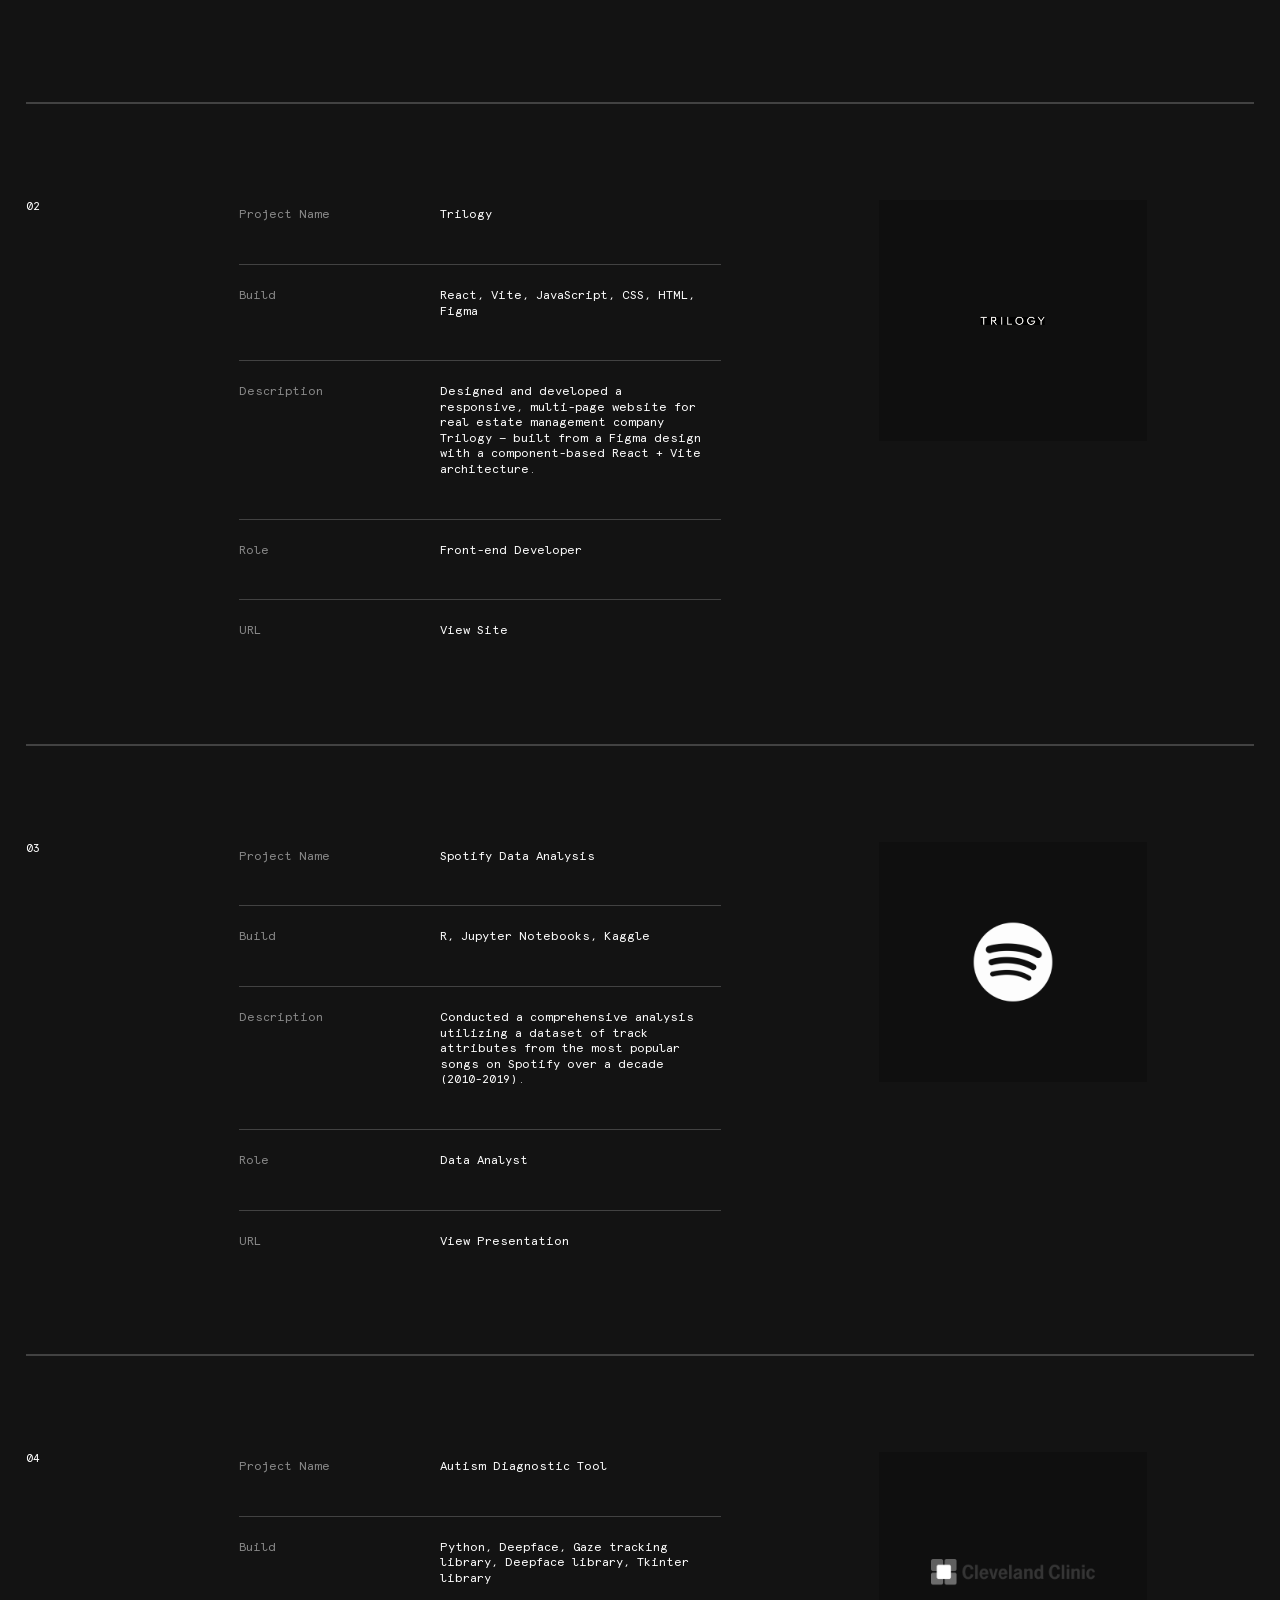
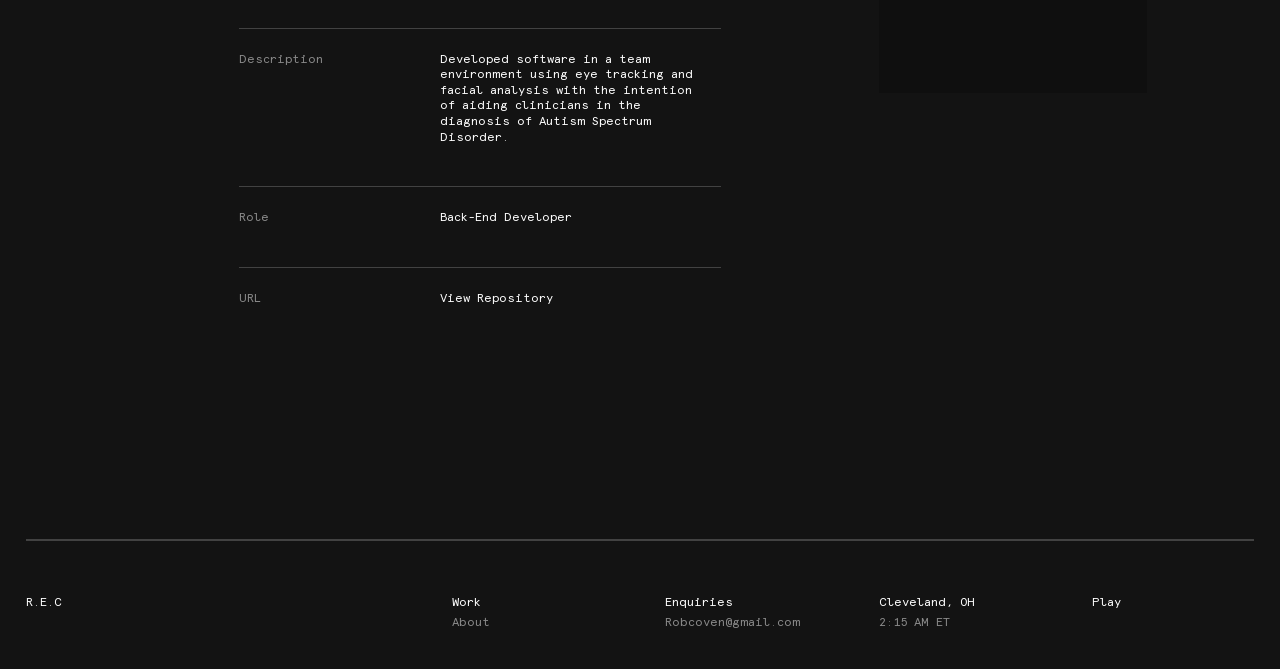
==== commit 4efde781: "Add Sky Jewelry project, remove Spritzi, update intro and skills" ====
--- a/index.html
+++ b/index.html
@@ -5,9 +5,9 @@
     <meta name="viewport" content="width=device-width, initial-scale=1.0">
     <meta http-equiv="X-UA-Compatible" content="ie=edge">
     <title>Rob Coven | WordPress &amp; Front-End Developer</title>
-    <meta name="description" content="Rob Coven is a WordPress and front-end developer in Cleveland, OH who builds client-editable pages from Figma designs. Available for contract work.">
+    <meta name="description" content="Rob Coven is a WordPress and front-end developer in Cleveland, OH who turns Figma designs into exact, client-editable sites on WordPress, Shopify and headless CMS. Available for contract work.">
     <meta property="og:title" content="Rob Coven | WordPress &amp; Front-End Developer">
-    <meta property="og:description" content="WordPress and front-end developer who builds client-editable pages from Figma designs. Available for contract work.">
+    <meta property="og:description" content="WordPress and front-end developer who turns Figma designs into exact, client-editable sites on WordPress, Shopify and headless CMS. Available for contract work.">
     <link rel="stylesheet" href="./simple-grid.css">
     <link rel="stylesheet" href="./style.css">
     <link rel="icon" href="./favicon.ico" type="image/x-icon">
@@ -58,7 +58,7 @@
                     <span class="label-text">About</span>
                 </div>
                 <div class="col-10">
-                    <p class="about-text">Hi, I'm Rob. I'm a WordPress and front-end developer who builds client-editable pages from Figma designs. Available for contract work.</p>
+                    <p class="about-text">Hi, I'm Rob. I'm a WordPress and front-end developer. I turn Figma designs into exact, client-editable sites on WordPress, Shopify and headless CMS. Available for contract work.</p>
                     <a href="#work-section"><button class="rm-btn">See My Work</button></a>
                 </div>
             </div>
@@ -74,6 +74,42 @@
                 <div class="col-5">
                     <div class="row project-section">
                         <div class="col-5 opac-5">Project Name</div>
+                        <div class="col-7 p-name">Sky Jewelry</div>
+                    </div>
+                    <div class="row project-section">
+                        <div class="col-5 opac-5">Build</div>
+                        <div class="col-7 p-name">Next.js, TypeScript, Tailwind CSS, Shopify (headless), Sanity CMS, Figma</div>
+                    </div>
+                    <div class="row project-section">
+                        <div class="col-5 opac-5">Description</div>
+                        <div class="col-7 p-name">Built a full e-commerce site from a Figma design, matched on desktop and mobile: over 300 pages with a headless Shopify catalogue and bag, ring and earring builders, search, and editorial content editable in Sanity. A portfolio demo with mock products; no orders can be placed.</div>
+                    </div>
+                    <div class="row project-section">
+                        <div class="col-5 opac-5">Role</div>
+                        <div class="col-7 p-name">Front-End Developer</div>
+                    </div>
+                    <div class="row project-section">
+                        <div class="col-5 opac-5">URL</div>
+                        <div class="col-7 p-name"><a class="label-text" href="https://robcvn.github.io/sky-jewelry/">View Site</a></div>
+                    </div>
+                </div>
+                <div class="col-1"></div>
+                <div class="col-3">
+                    <img class="project-img" src="./Sky.png" alt="Sky Jewelry image">
+                </div>
+            </div>
+            <div class="row">
+                <div class="col-12">
+                    <hr class="divider">
+                </div>
+            </div>
+            <div class="project row">
+                <div class="col-2">
+                    <span class="label-text">02</span>
+                </div>
+                <div class="col-5">
+                    <div class="row project-section">
+                        <div class="col-5 opac-5">Project Name</div>
                         <div class="col-7 p-name">Trilogy</div>
                     </div>
                     <div class="row project-section">
@@ -96,42 +132,6 @@
                 <div class="col-1"></div>
                 <div class="col-3">
                     <img class="project-img" src="./trilogy-project-img.png" alt="trilogy image">
-                </div>
-            </div>
-            <div class="row">
-                <div class="col-12">
-                    <hr class="divider">
-                </div>
-            </div>
-            <div class="project row">
-                <div class="col-2">
-                    <span class="label-text">02</span>
-                </div>
-                <div class="col-5">
-                    <div class="row project-section">
-                        <div class="col-5 opac-5">Project Name</div>
-                        <div class="col-7 p-name">Spritzi Beverages</div>
-                    </div>
-                    <div class="row project-section">
-                        <div class="col-5 opac-5">Build</div>
-                        <div class="col-7 p-name">HTML/CSS, JavaScript</div>
-                    </div>
-                    <div class="row project-section">
-                        <div class="col-5 opac-5">Description</div>
-                        <div class="col-7 p-name">Developed a mock 'coming soon' page for the beverage company Spritzi.</div>
-                    </div>
-                    <div class="row project-section">
-                        <div class="col-5 opac-5">Role</div>
-                        <div class="col-7 p-name">Front-End Developer</div>
-                    </div>
-                    <div class="row project-section">
-                        <div class="col-5 opac-5">URL</div>
-                        <div class="col-7 p-name"><a class ="label-text" href="./spritzi/index.html">View Spritzi Site</a></div>
-                    </div>
-                </div>
-                <div class="col-1"></div>
-                <div class="col-3">
-                    <img class="project-img" src="./Spritzi.png" alt="spritzi image">
                 </div>
             </div>
             <div class="row">
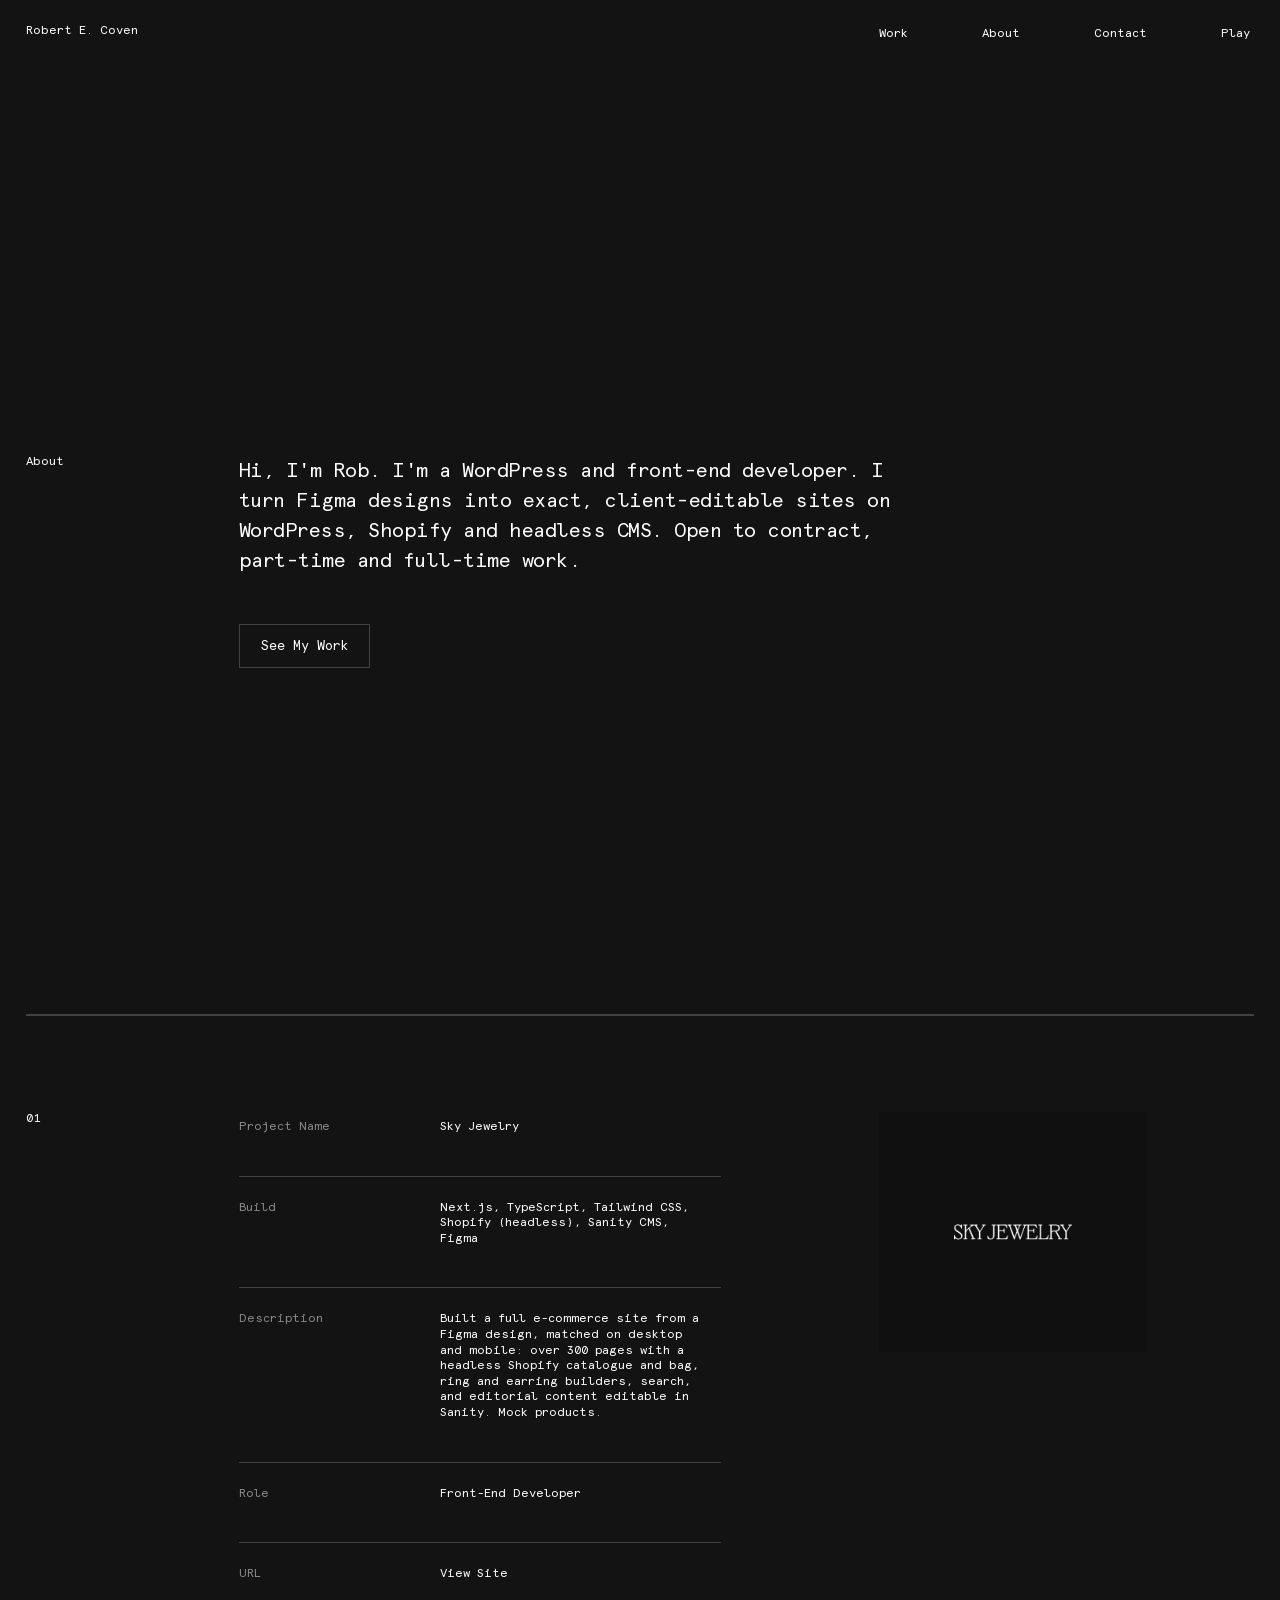
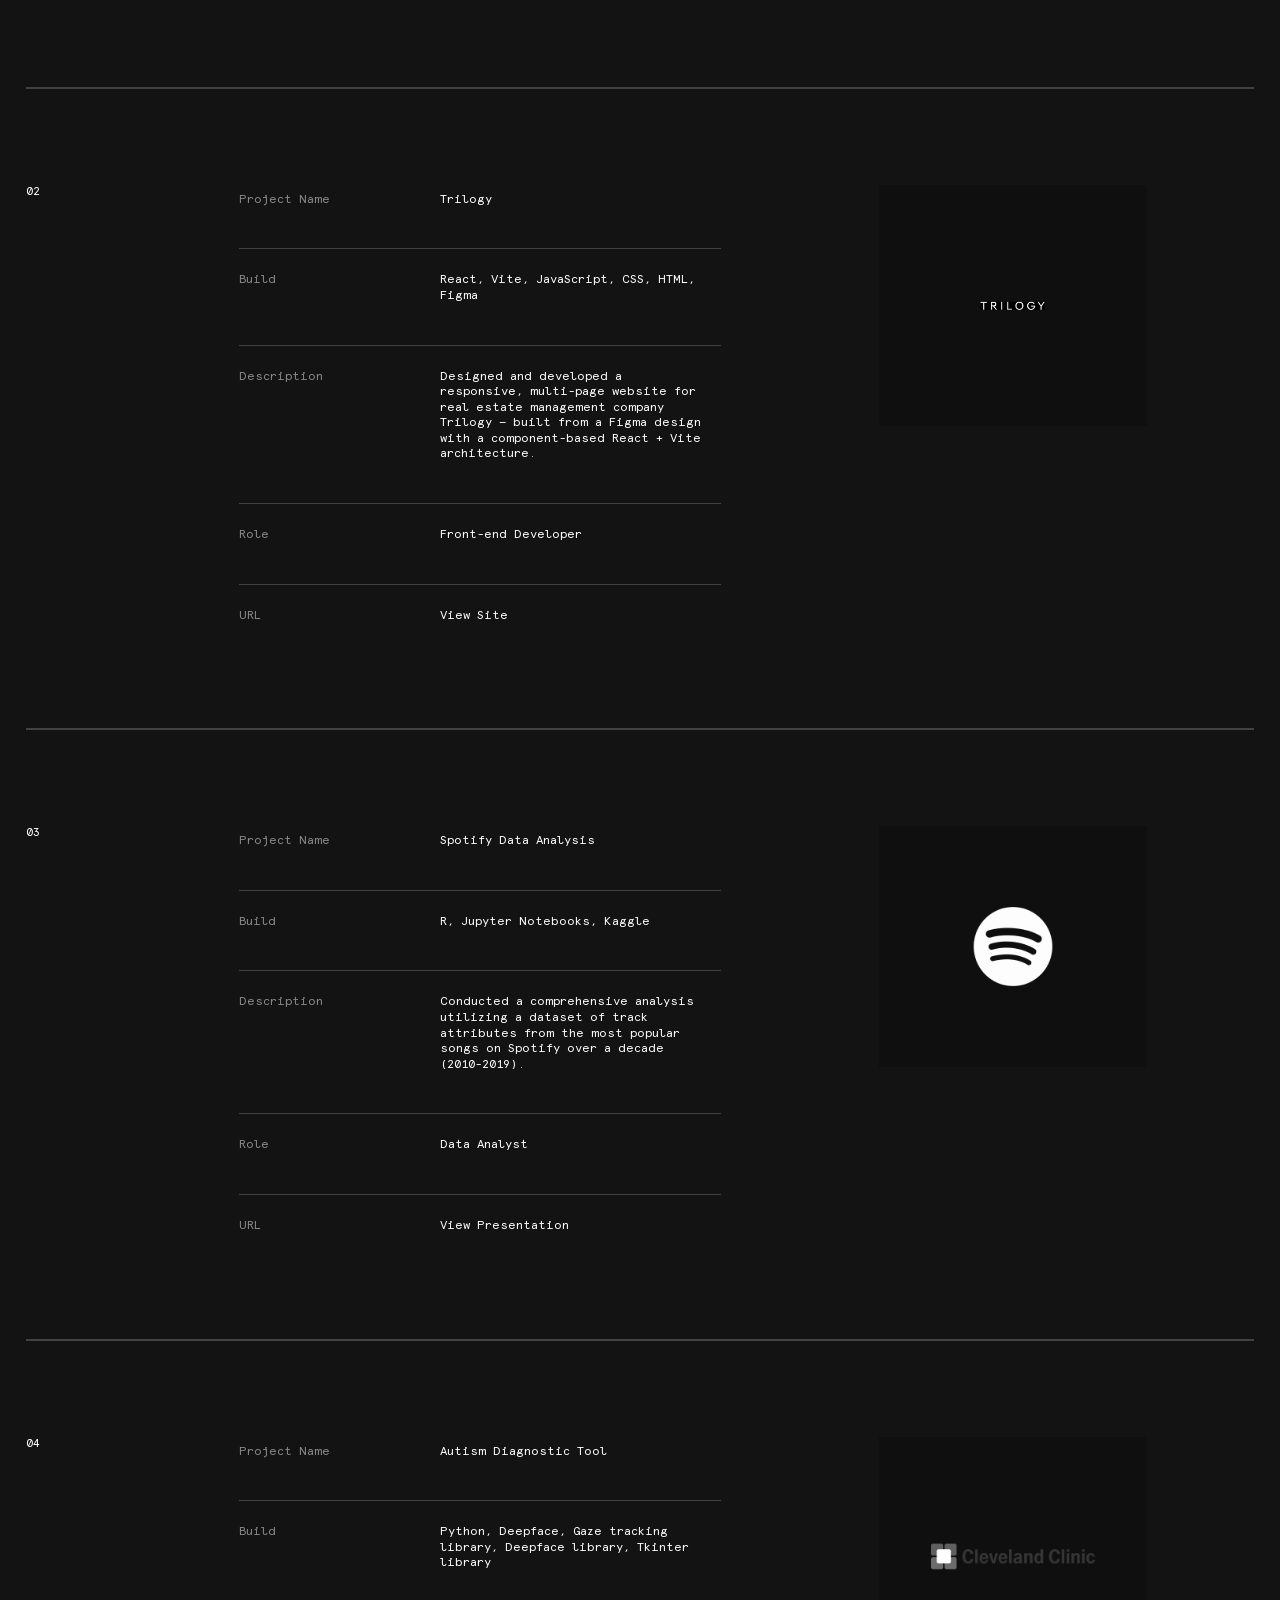
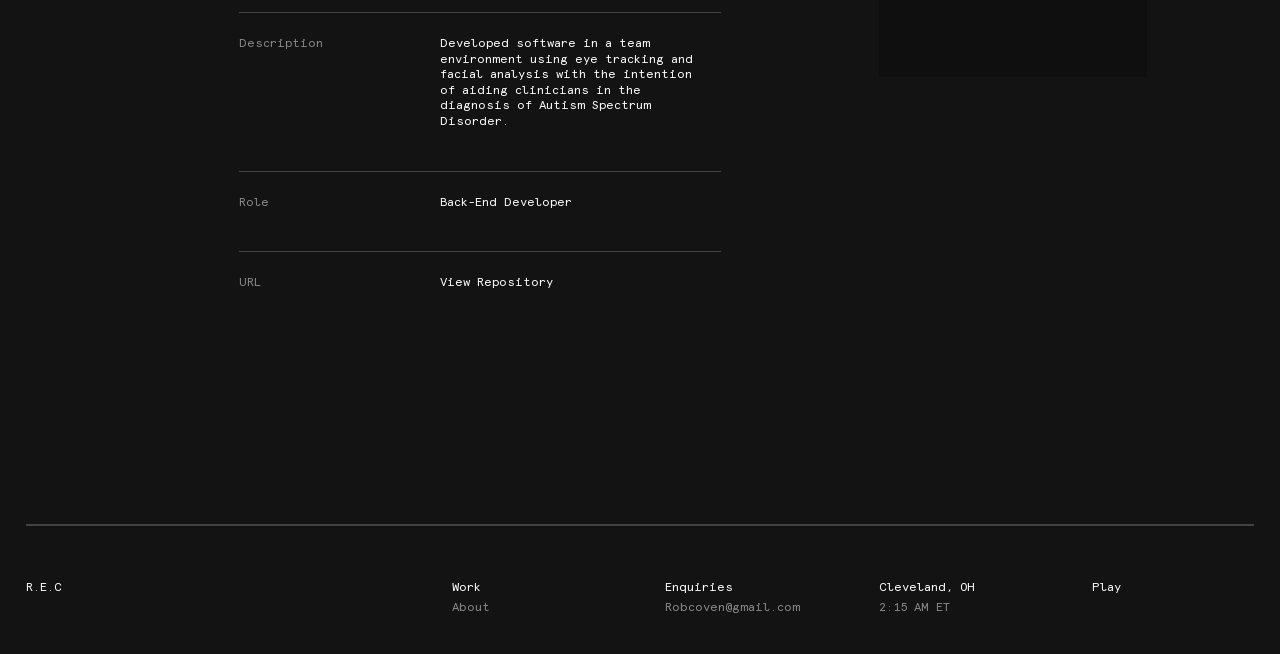
==== commit 82bd80d8: "Reword availability and Sky description, match Sky image to the other project tiles" ====
--- a/index.html
+++ b/index.html
@@ -5,9 +5,9 @@
     <meta name="viewport" content="width=device-width, initial-scale=1.0">
     <meta http-equiv="X-UA-Compatible" content="ie=edge">
     <title>Rob Coven | WordPress &amp; Front-End Developer</title>
-    <meta name="description" content="Rob Coven is a WordPress and front-end developer in Cleveland, OH who turns Figma designs into exact, client-editable sites on WordPress, Shopify and headless CMS. Available for contract work.">
+    <meta name="description" content="Rob Coven is a WordPress and front-end developer in Cleveland, OH who turns Figma designs into exact, client-editable sites on WordPress, Shopify and headless CMS. Open to contract, part-time and full-time work.">
     <meta property="og:title" content="Rob Coven | WordPress &amp; Front-End Developer">
-    <meta property="og:description" content="WordPress and front-end developer who turns Figma designs into exact, client-editable sites on WordPress, Shopify and headless CMS. Available for contract work.">
+    <meta property="og:description" content="WordPress and front-end developer who turns Figma designs into exact, client-editable sites on WordPress, Shopify and headless CMS. Open to contract, part-time and full-time work.">
     <link rel="stylesheet" href="./simple-grid.css">
     <link rel="stylesheet" href="./style.css">
     <link rel="icon" href="./favicon.ico" type="image/x-icon">
@@ -58,7 +58,7 @@
                     <span class="label-text">About</span>
                 </div>
                 <div class="col-10">
-                    <p class="about-text">Hi, I'm Rob. I'm a WordPress and front-end developer. I turn Figma designs into exact, client-editable sites on WordPress, Shopify and headless CMS. Available for contract work.</p>
+                    <p class="about-text">Hi, I'm Rob. I'm a WordPress and front-end developer. I turn Figma designs into exact, client-editable sites on WordPress, Shopify and headless CMS. Open to contract, part-time and full-time work.</p>
                     <a href="#work-section"><button class="rm-btn">See My Work</button></a>
                 </div>
             </div>
@@ -82,7 +82,7 @@
                     </div>
                     <div class="row project-section">
                         <div class="col-5 opac-5">Description</div>
-                        <div class="col-7 p-name">Built a full e-commerce site from a Figma design, matched on desktop and mobile: over 300 pages with a headless Shopify catalogue and bag, ring and earring builders, search, and editorial content editable in Sanity. A portfolio demo with mock products; no orders can be placed.</div>
+                        <div class="col-7 p-name">Built a full e-commerce site from a Figma design, matched on desktop and mobile: over 300 pages with a headless Shopify catalogue and bag, ring and earring builders, search, and editorial content editable in Sanity. Mock products.</div>
                     </div>
                     <div class="row project-section">
                         <div class="col-5 opac-5">Role</div>
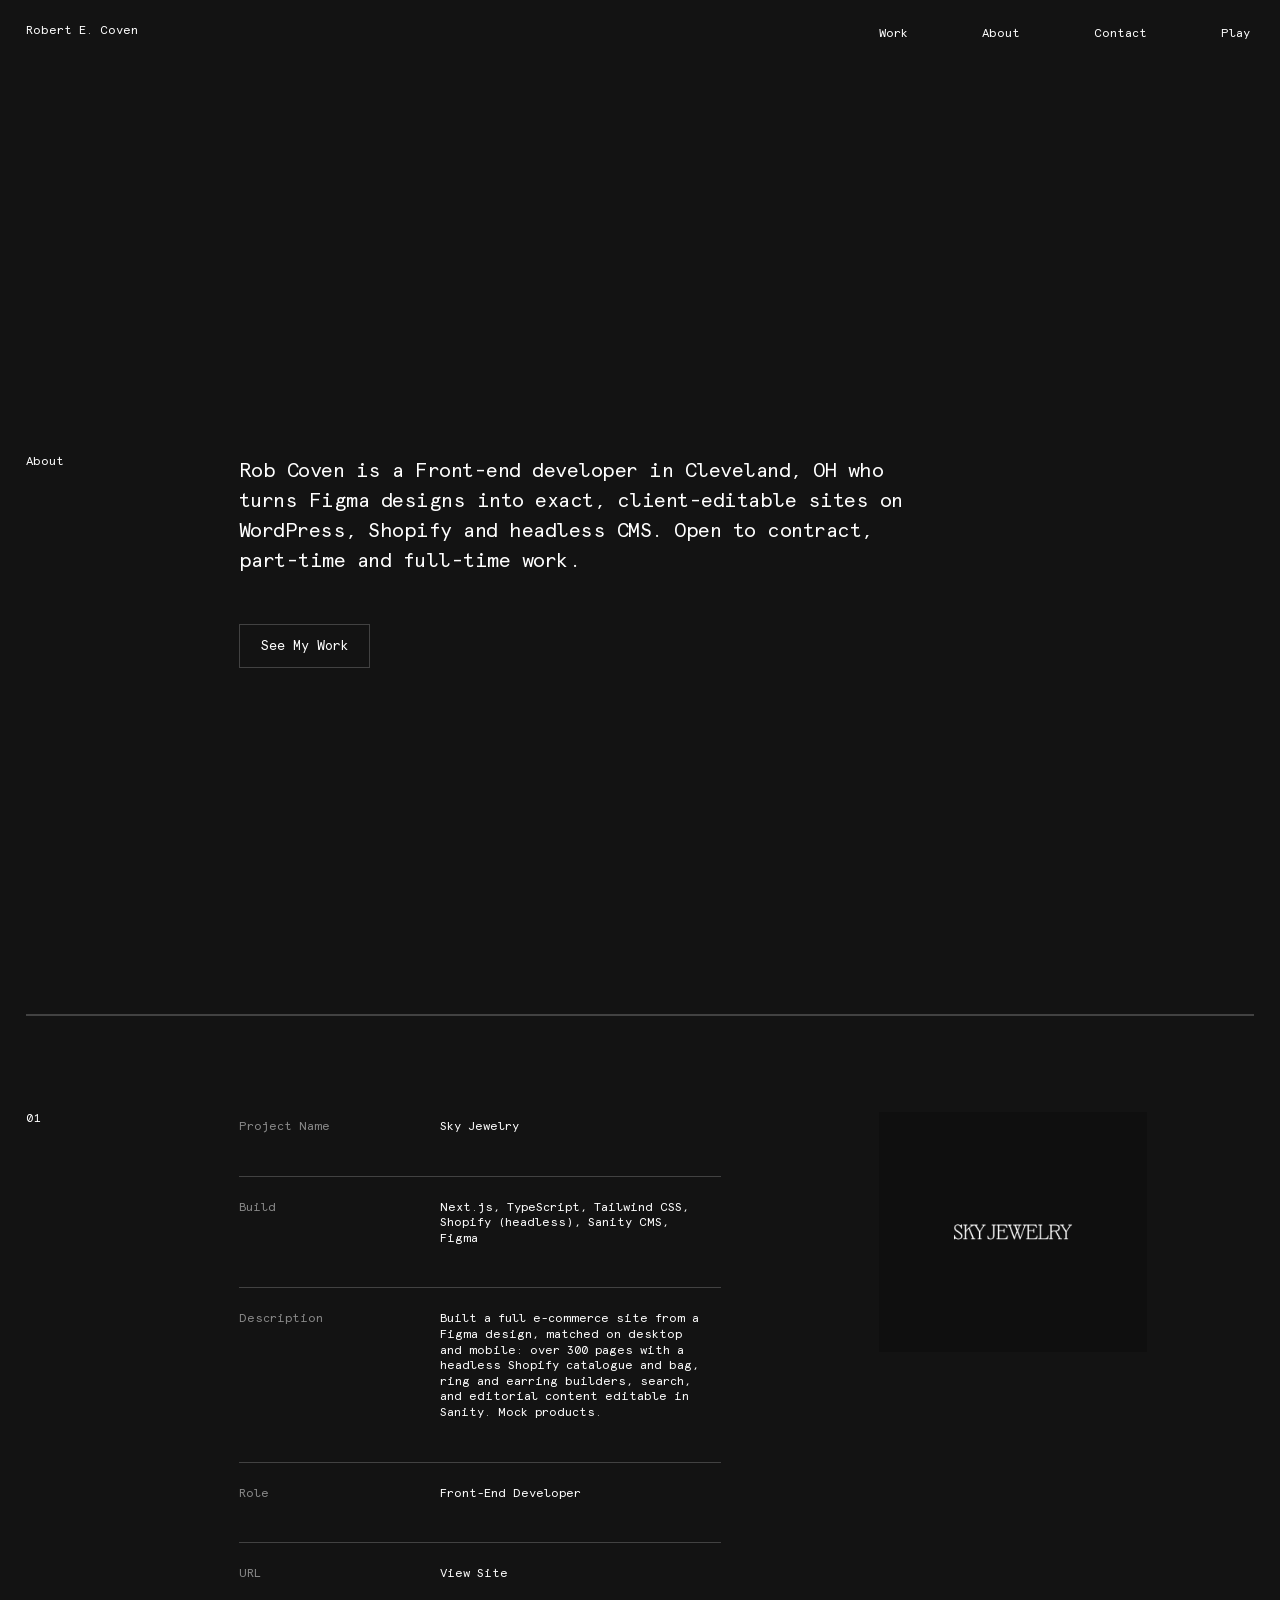
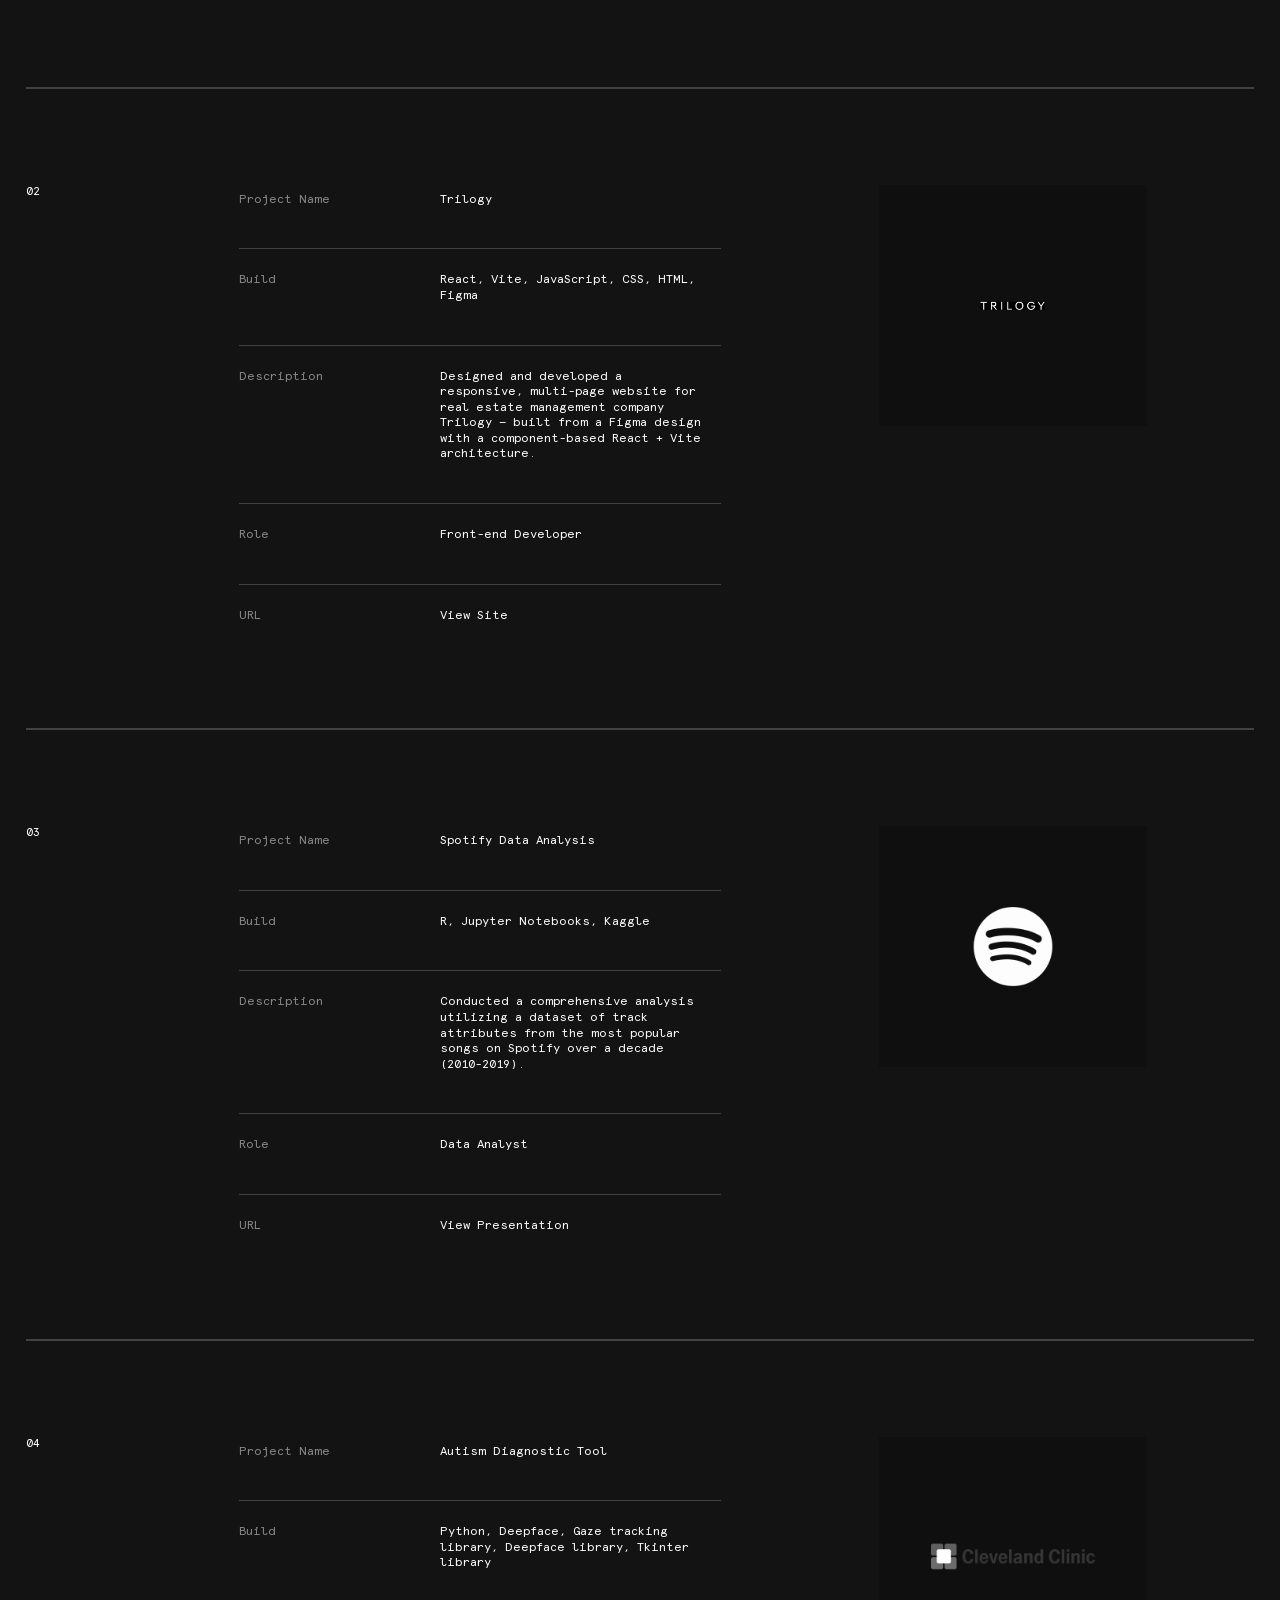
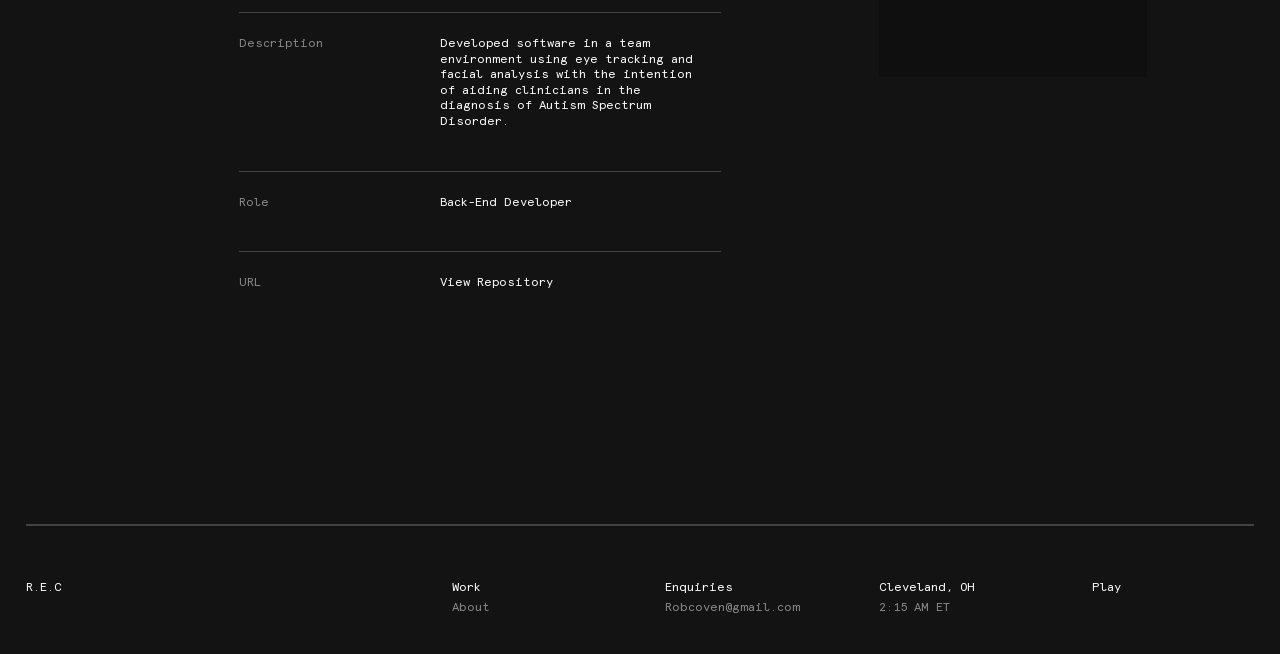
==== commit dba5f0b2: "Reword intro and description as front-end developer" ====
--- a/index.html
+++ b/index.html
@@ -4,10 +4,10 @@
     <meta charset="UTF-8">
     <meta name="viewport" content="width=device-width, initial-scale=1.0">
     <meta http-equiv="X-UA-Compatible" content="ie=edge">
-    <title>Rob Coven | WordPress &amp; Front-End Developer</title>
-    <meta name="description" content="Rob Coven is a WordPress and front-end developer in Cleveland, OH who turns Figma designs into exact, client-editable sites on WordPress, Shopify and headless CMS. Open to contract, part-time and full-time work.">
-    <meta property="og:title" content="Rob Coven | WordPress &amp; Front-End Developer">
-    <meta property="og:description" content="WordPress and front-end developer who turns Figma designs into exact, client-editable sites on WordPress, Shopify and headless CMS. Open to contract, part-time and full-time work.">
+    <title>Rob Coven | Front-End Developer</title>
+    <meta name="description" content="Rob Coven is a Front-end developer in Cleveland, OH who turns Figma designs into exact, client-editable sites on WordPress, Shopify and headless CMS. Open to contract, part-time and full-time work.">
+    <meta property="og:title" content="Rob Coven | Front-End Developer">
+    <meta property="og:description" content="Front-end developer who turns Figma designs into exact, client-editable sites on WordPress, Shopify and headless CMS. Open to contract, part-time and full-time work.">
     <link rel="stylesheet" href="./simple-grid.css">
     <link rel="stylesheet" href="./style.css">
     <link rel="icon" href="./favicon.ico" type="image/x-icon">
@@ -58,7 +58,7 @@
                     <span class="label-text">About</span>
                 </div>
                 <div class="col-10">
-                    <p class="about-text">Hi, I'm Rob. I'm a WordPress and front-end developer. I turn Figma designs into exact, client-editable sites on WordPress, Shopify and headless CMS. Open to contract, part-time and full-time work.</p>
+                    <p class="about-text">Rob Coven is a Front-end developer in Cleveland, OH who turns Figma designs into exact, client-editable sites on WordPress, Shopify and headless CMS. Open to contract, part-time and full-time work.</p>
                     <a href="#work-section"><button class="rm-btn">See My Work</button></a>
                 </div>
             </div>
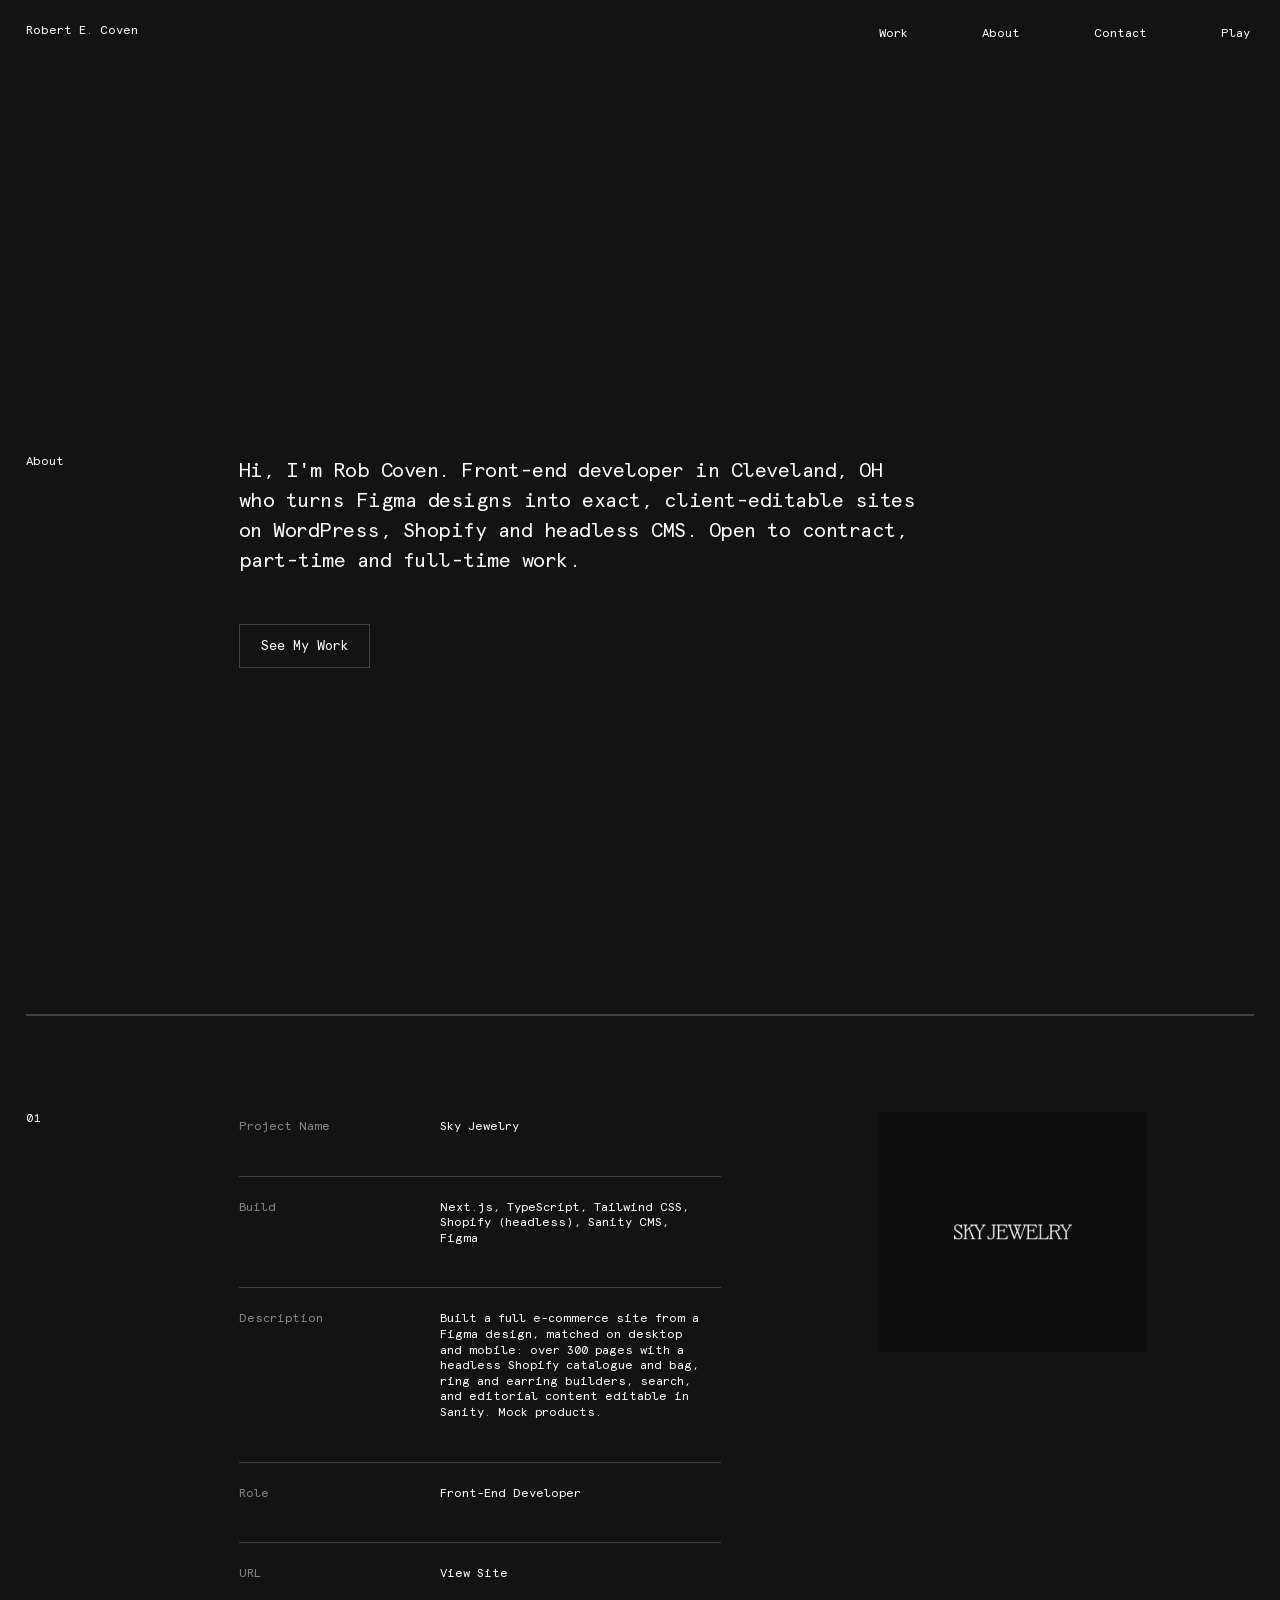
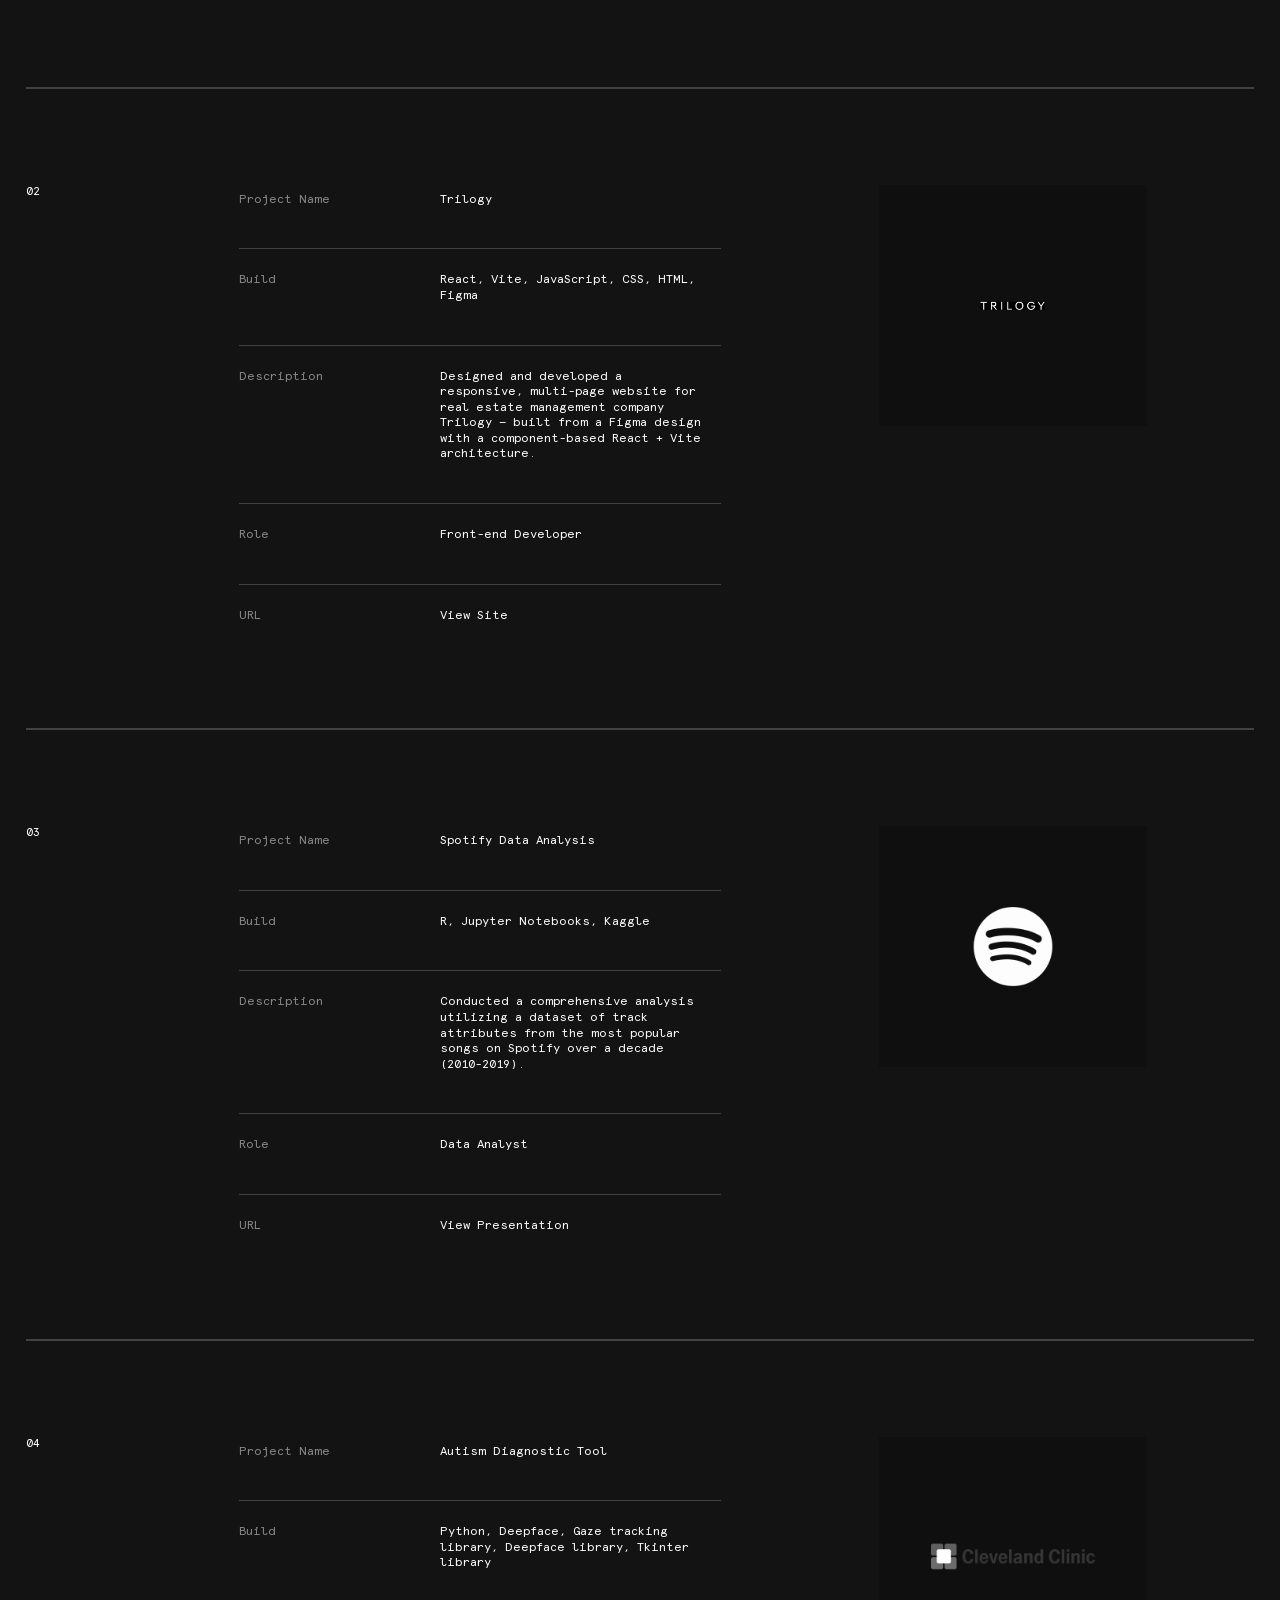
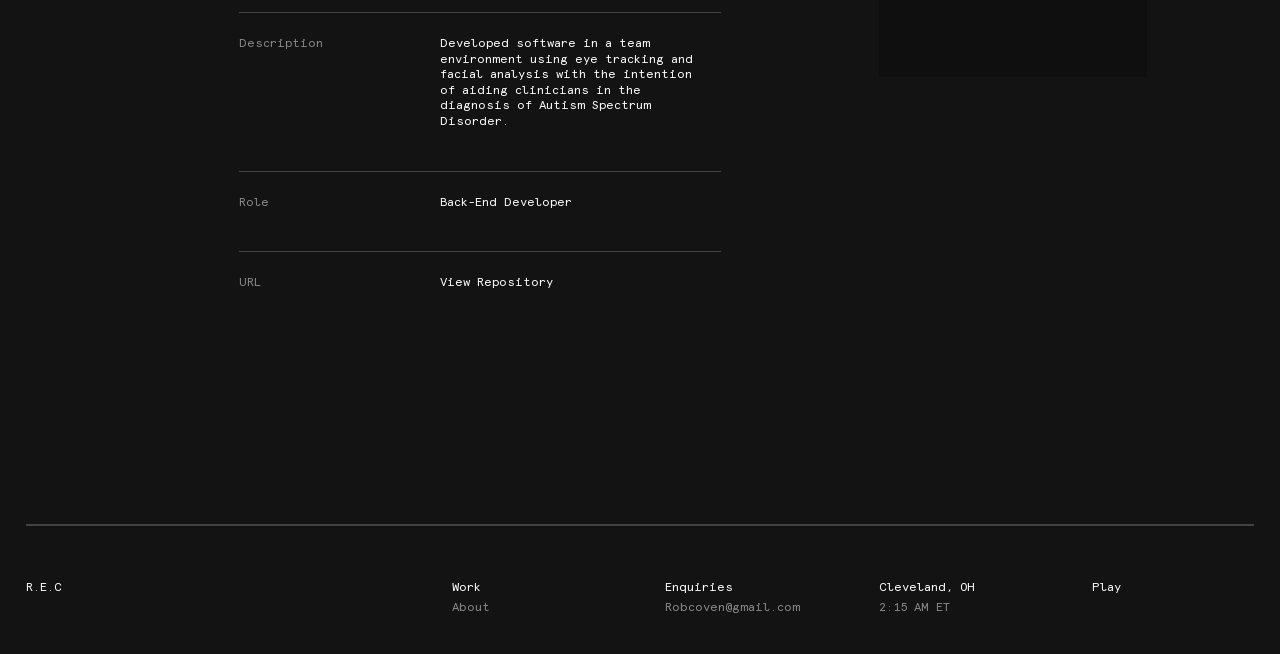
==== commit 236bb622: "Open intro with first-person greeting instead of third person Co-Authored-By: Claude Sonnet 5.5 <nor" ====
--- a/index.html
+++ b/index.html
@@ -58,7 +58,7 @@
                     <span class="label-text">About</span>
                 </div>
                 <div class="col-10">
-                    <p class="about-text">Rob Coven is a Front-end developer in Cleveland, OH who turns Figma designs into exact, client-editable sites on WordPress, Shopify and headless CMS. Open to contract, part-time and full-time work.</p>
+                    <p class="about-text">Hi, I'm Rob Coven. Front-end developer in Cleveland, OH who turns Figma designs into exact, client-editable sites on WordPress, Shopify and headless CMS. Open to contract, part-time and full-time work.</p>
                     <a href="#work-section"><button class="rm-btn">See My Work</button></a>
                 </div>
             </div>
--- a/style.css
+++ b/style.css
@@ -55,8 +55,23 @@
 }
 
 
+/* The 16px gap above the nav moves from the container into the nav,
+   so the bar keeps the same spacing when it sticks to the top. */
+.container {
+    margin-top: 0;
+}
+
 .nav {
     width: 100%;
+    position: sticky;
+    top: 0;
+    z-index: 1000;
+    padding-top: 16px;
+    background-color: #131313;
+}
+
+#work-section {
+    scroll-margin-top: 64px;
 }
 
 a {
@@ -563,10 +578,6 @@
         display: none;
     }
 
-    .nav.row {
-        position: static !important;
-    }
-
     .ham-menu {
         display: block;
         position: absolute;
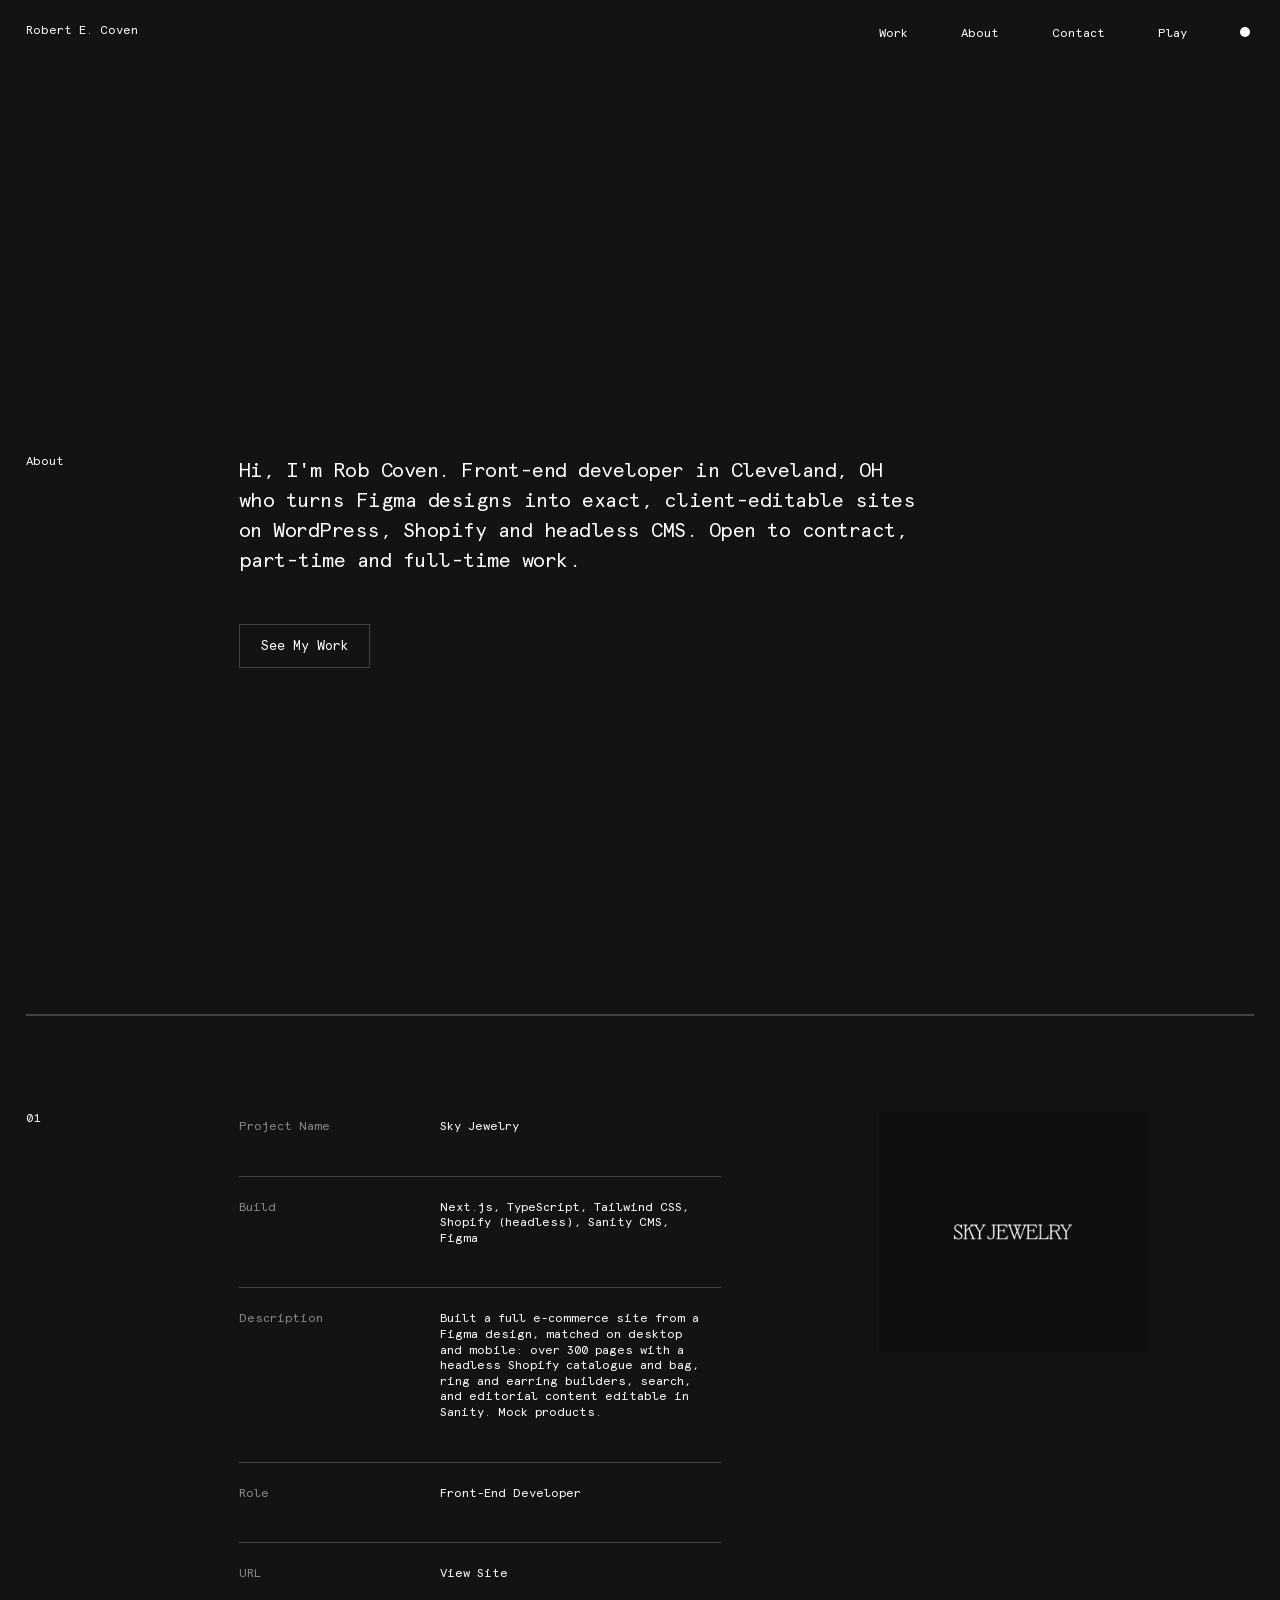
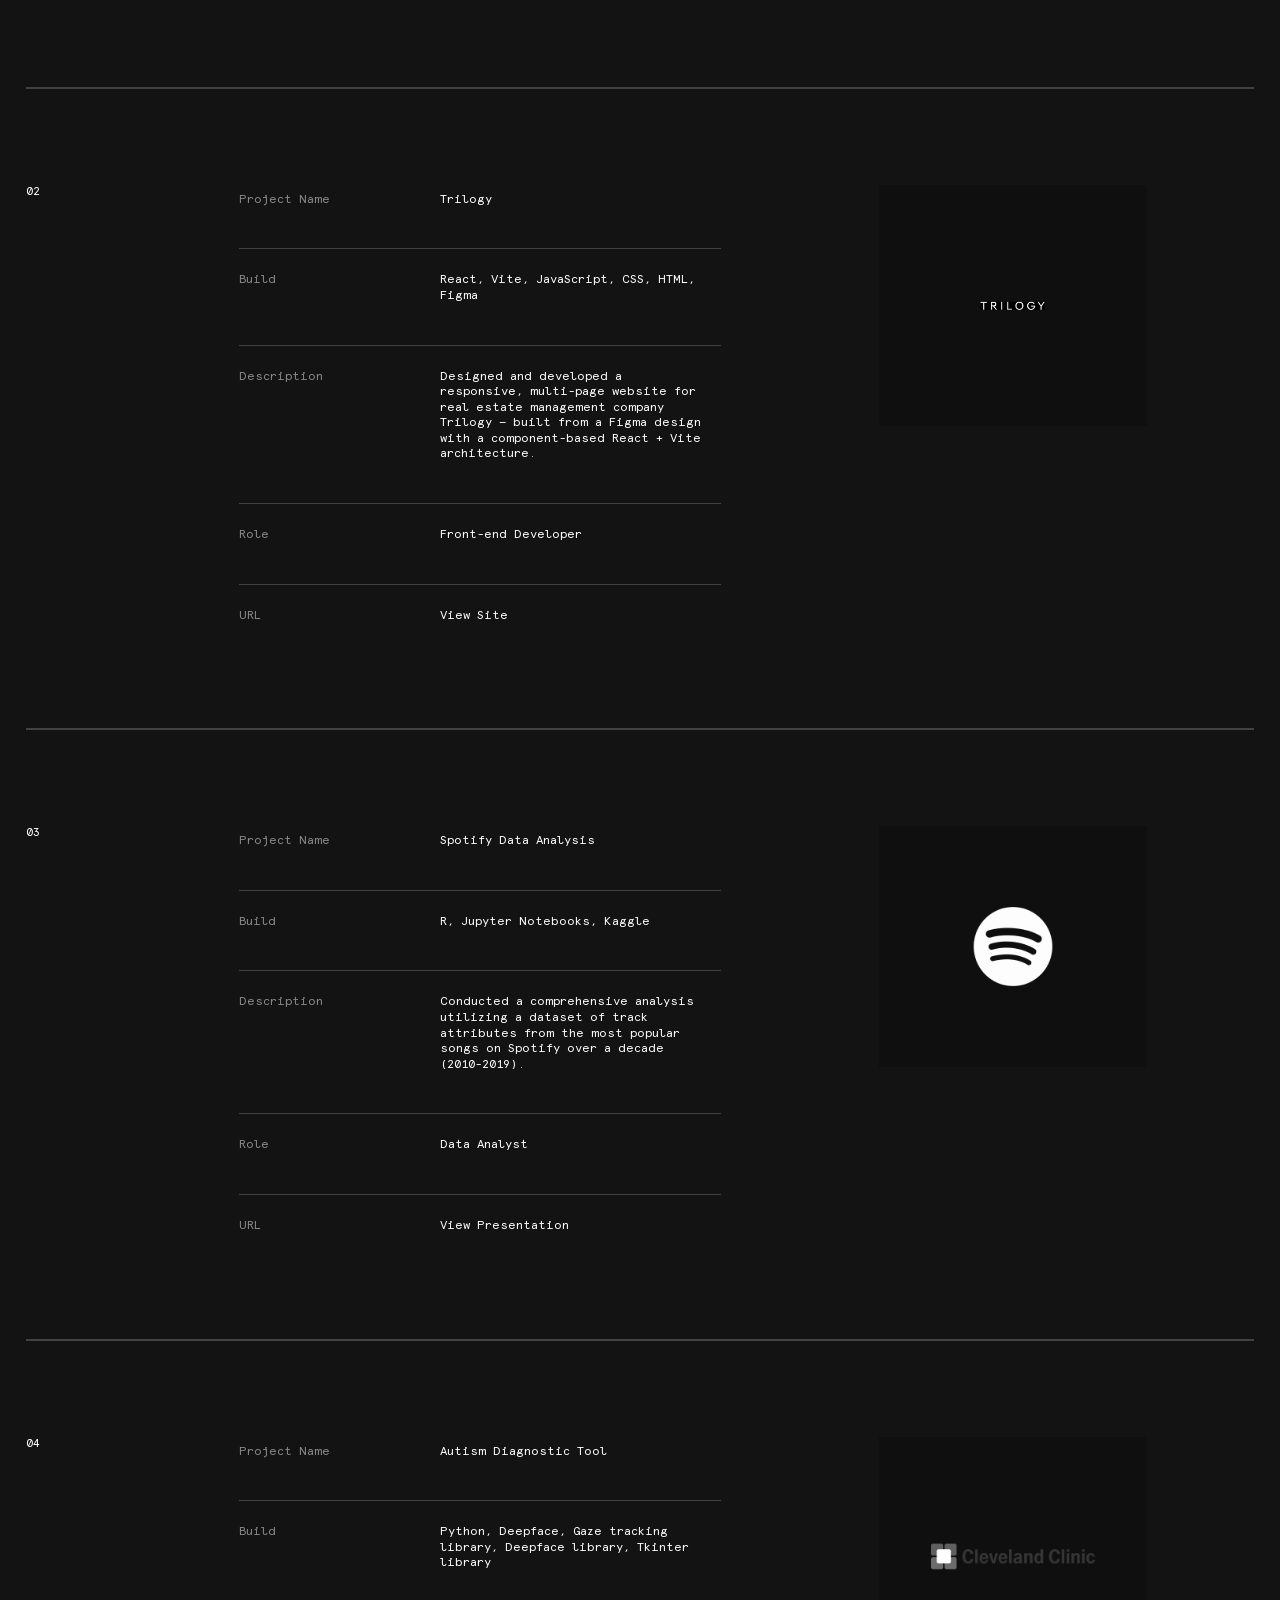
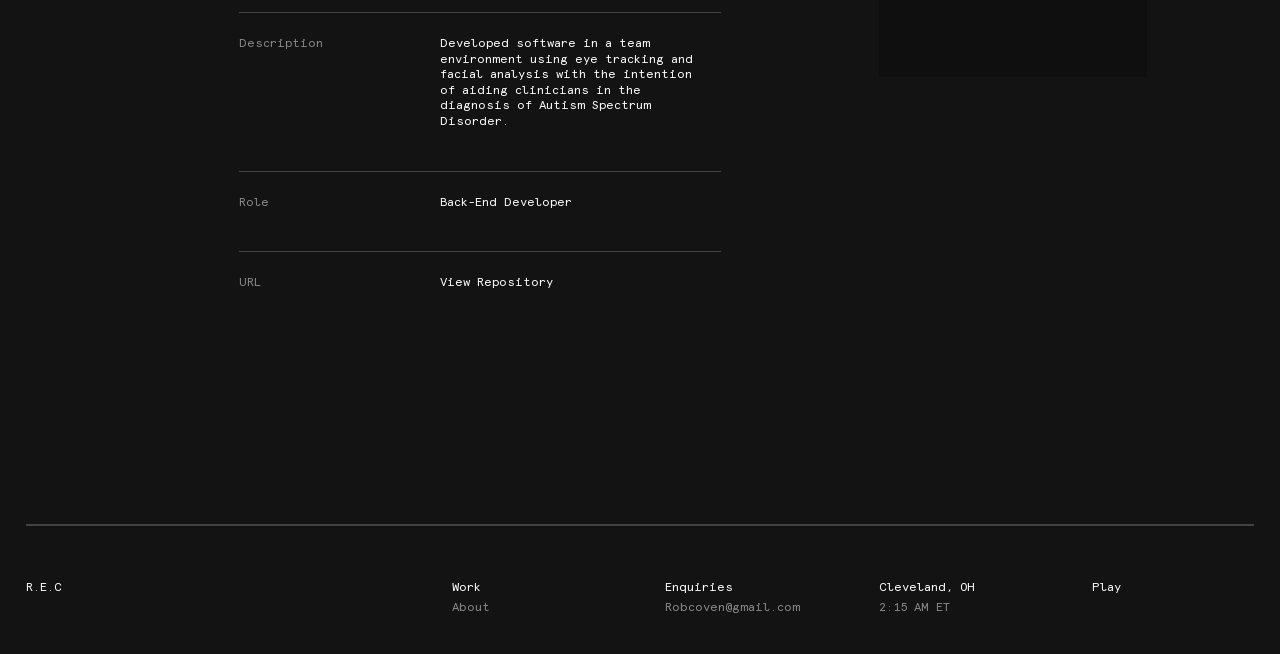
==== commit 4d3b23cc: "Add ball drop experiment to the home page" ====
--- a/index.html
+++ b/index.html
@@ -24,7 +24,9 @@
                     <div><a class="nav-links" href="about.html">About</a></div>
                     <div><a class="nav-links" href="mailto:Robcoven@gmail.com">Contact</a></div>
                     <div><a class="nav-links" href="play.html">Play</a></div>
-                </div>
+                    <button type="button" class="ball-drop" aria-label="Drop a ball"></button>
+                </div>
+                <button type="button" class="ball-drop" aria-label="Drop a ball"></button>
                 <div class="ham-menu">
                     <span class="bar"></span>
                     <span class="bar"></span>
@@ -251,6 +253,8 @@
         <!-- Container End -->
 
 	<script src="index.js"></script>
+	<script src="matter.min.js"></script>
+	<script src="ball.js"></script>
   </body>
 </html>
 
--- a/style.css
+++ b/style.css
@@ -220,6 +220,48 @@
     max-width: 600px;
 }
 
+.ball-drop {
+    padding: 0;
+    margin: 0;
+    border: 0;
+    background: none;
+    cursor: pointer;
+}
+
+.ball-drop::before {
+    content: "";
+    display: block;
+    width: 10px;
+    height: 10px;
+    border-radius: 50%;
+    background-color: #fff;
+}
+
+.flex-nav .ball-drop {
+    align-self: center;
+}
+
+.nav > .ball-drop {
+    display: none;
+}
+
+.drop-ball {
+    position: absolute;
+    top: 0;
+    left: 0;
+    width: 20px;
+    height: 20px;
+    border-radius: 50%;
+    background-color: #fff;
+    pointer-events: none;
+    z-index: 1001;
+    transition: opacity 0.6s ease;
+}
+
+.drop-ball.is-fading {
+    opacity: 0;
+}
+
 .ham-menu {
     display: none;
 }
@@ -587,6 +629,22 @@
         top: 16px;
     }
 
+    .nav > .ball-drop {
+        display: flex;
+        align-items: center;
+        justify-content: center;
+        position: absolute;
+        top: 12px;
+        right: 46px;
+        width: 44px;
+        height: 44px;
+        z-index: 1000;
+    }
+
+    body.nav-open .nav > .ball-drop {
+        display: none;
+    }
+
     .mobile-menu.active {
 
     }
